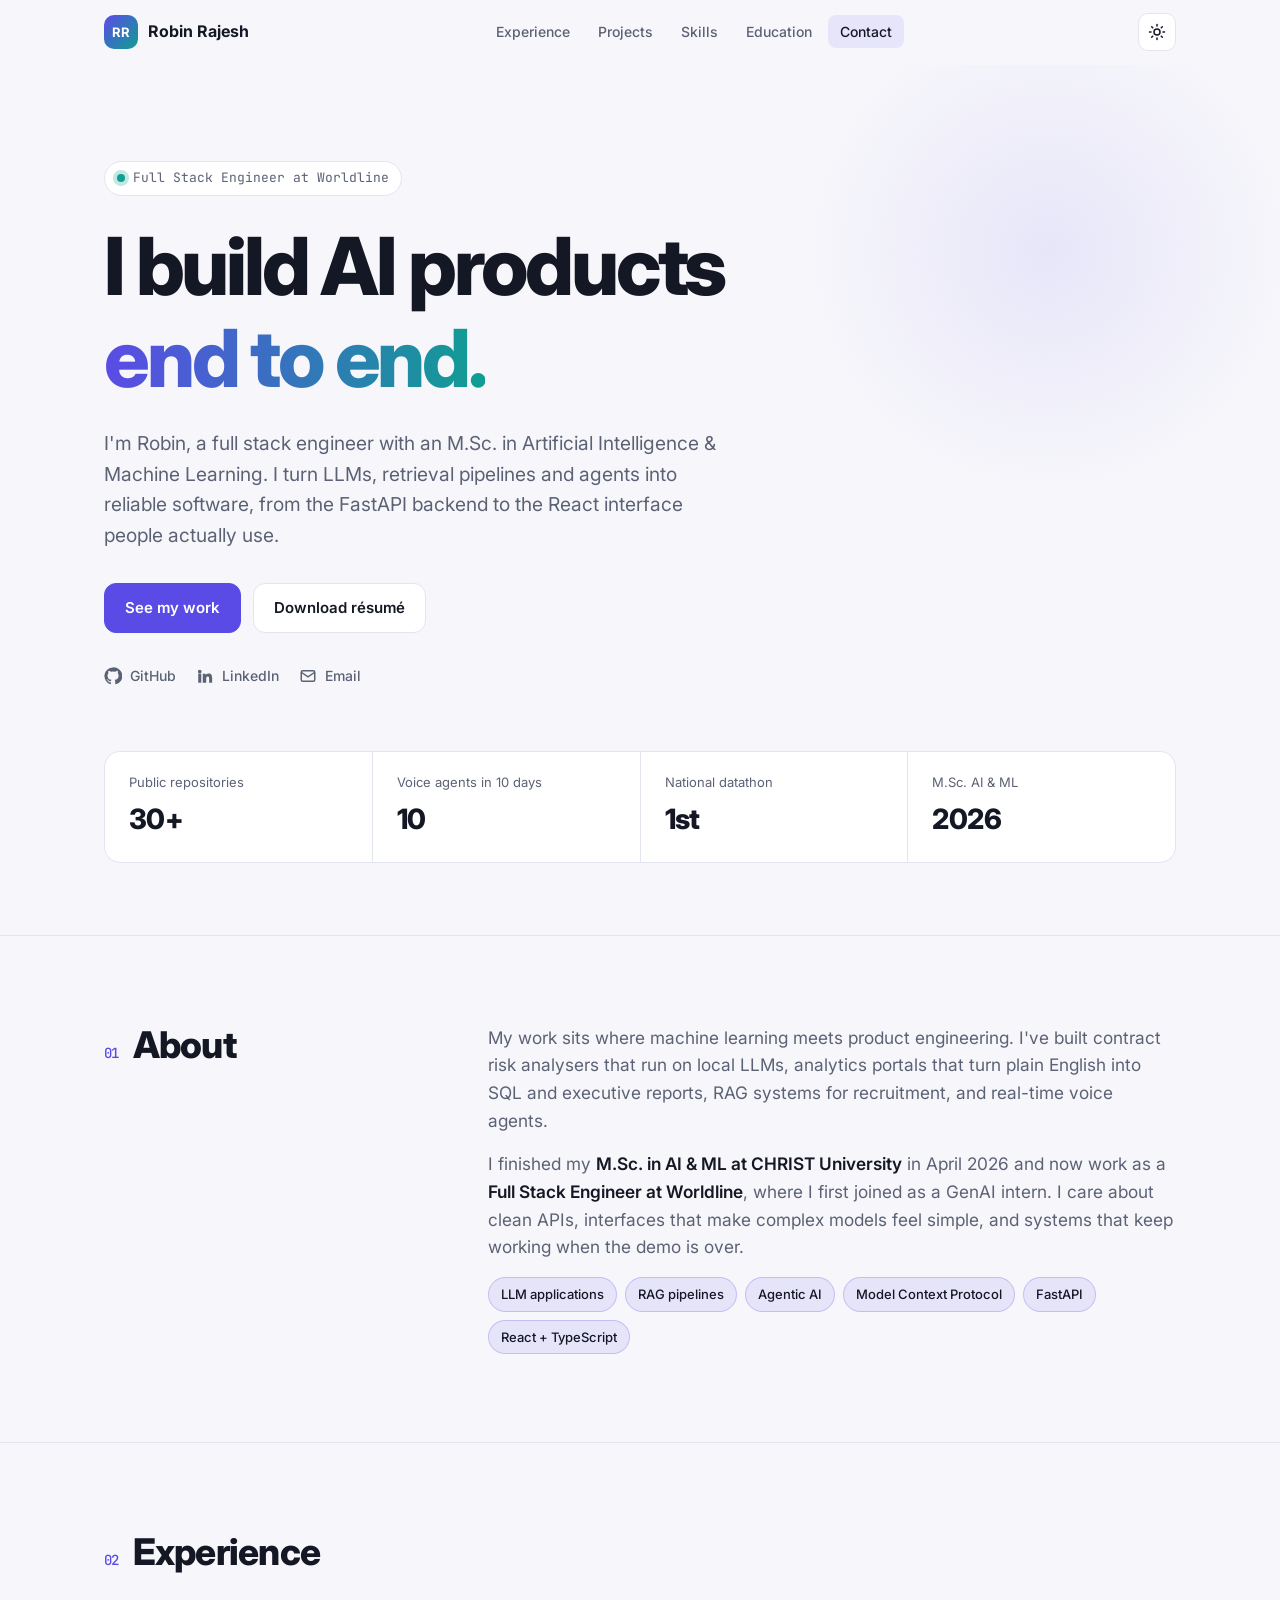
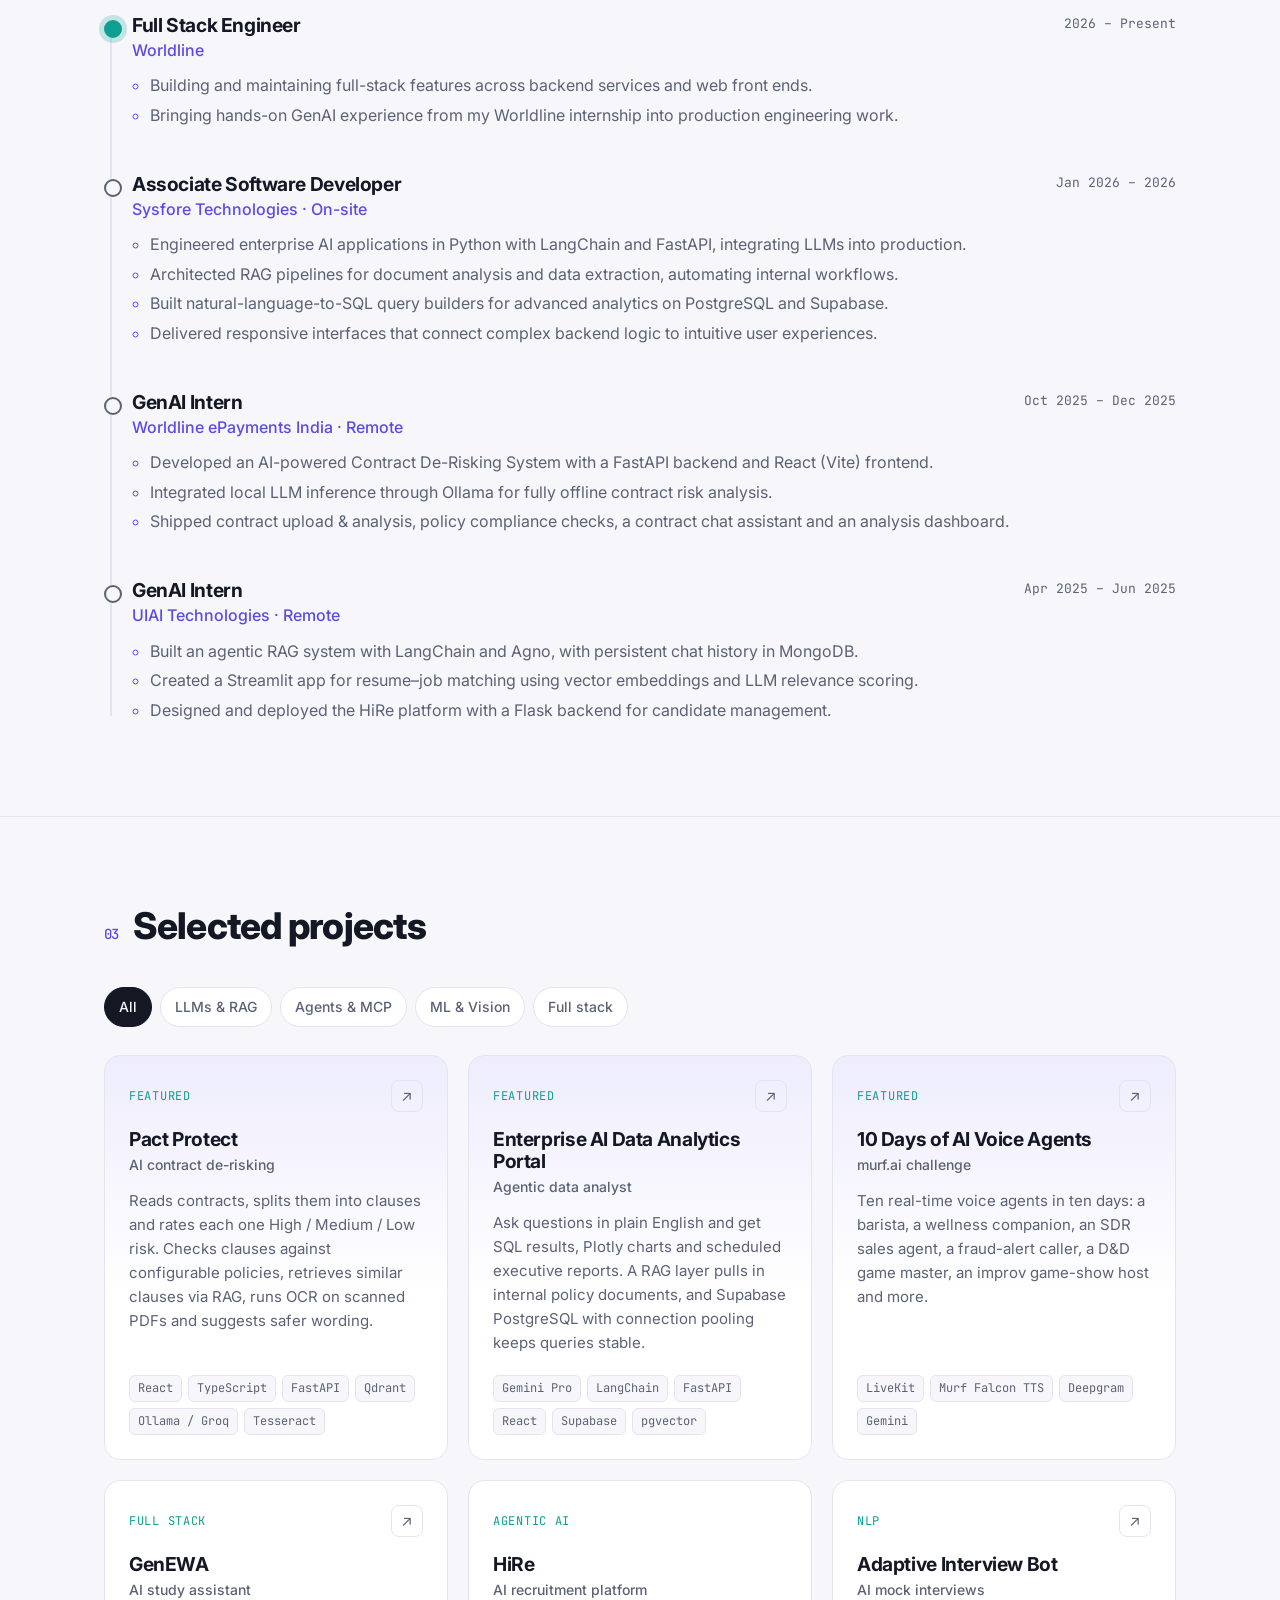
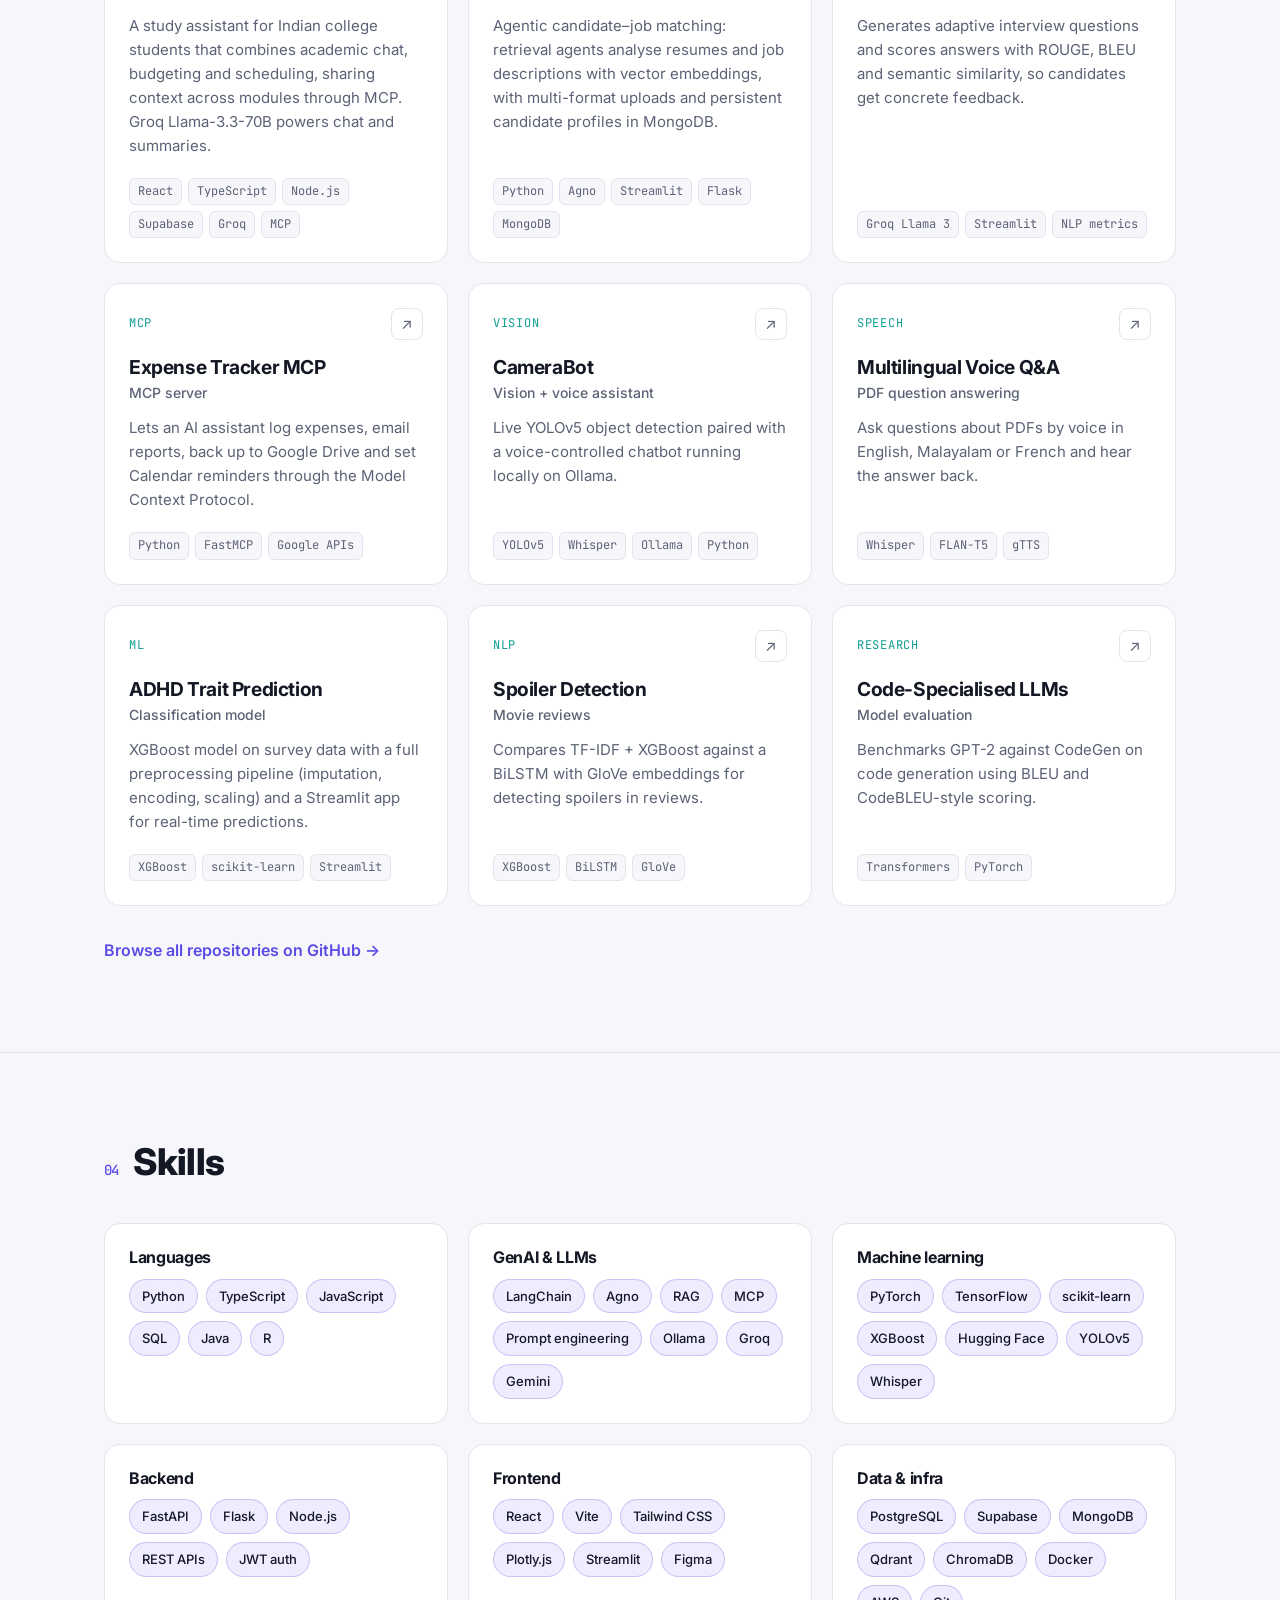
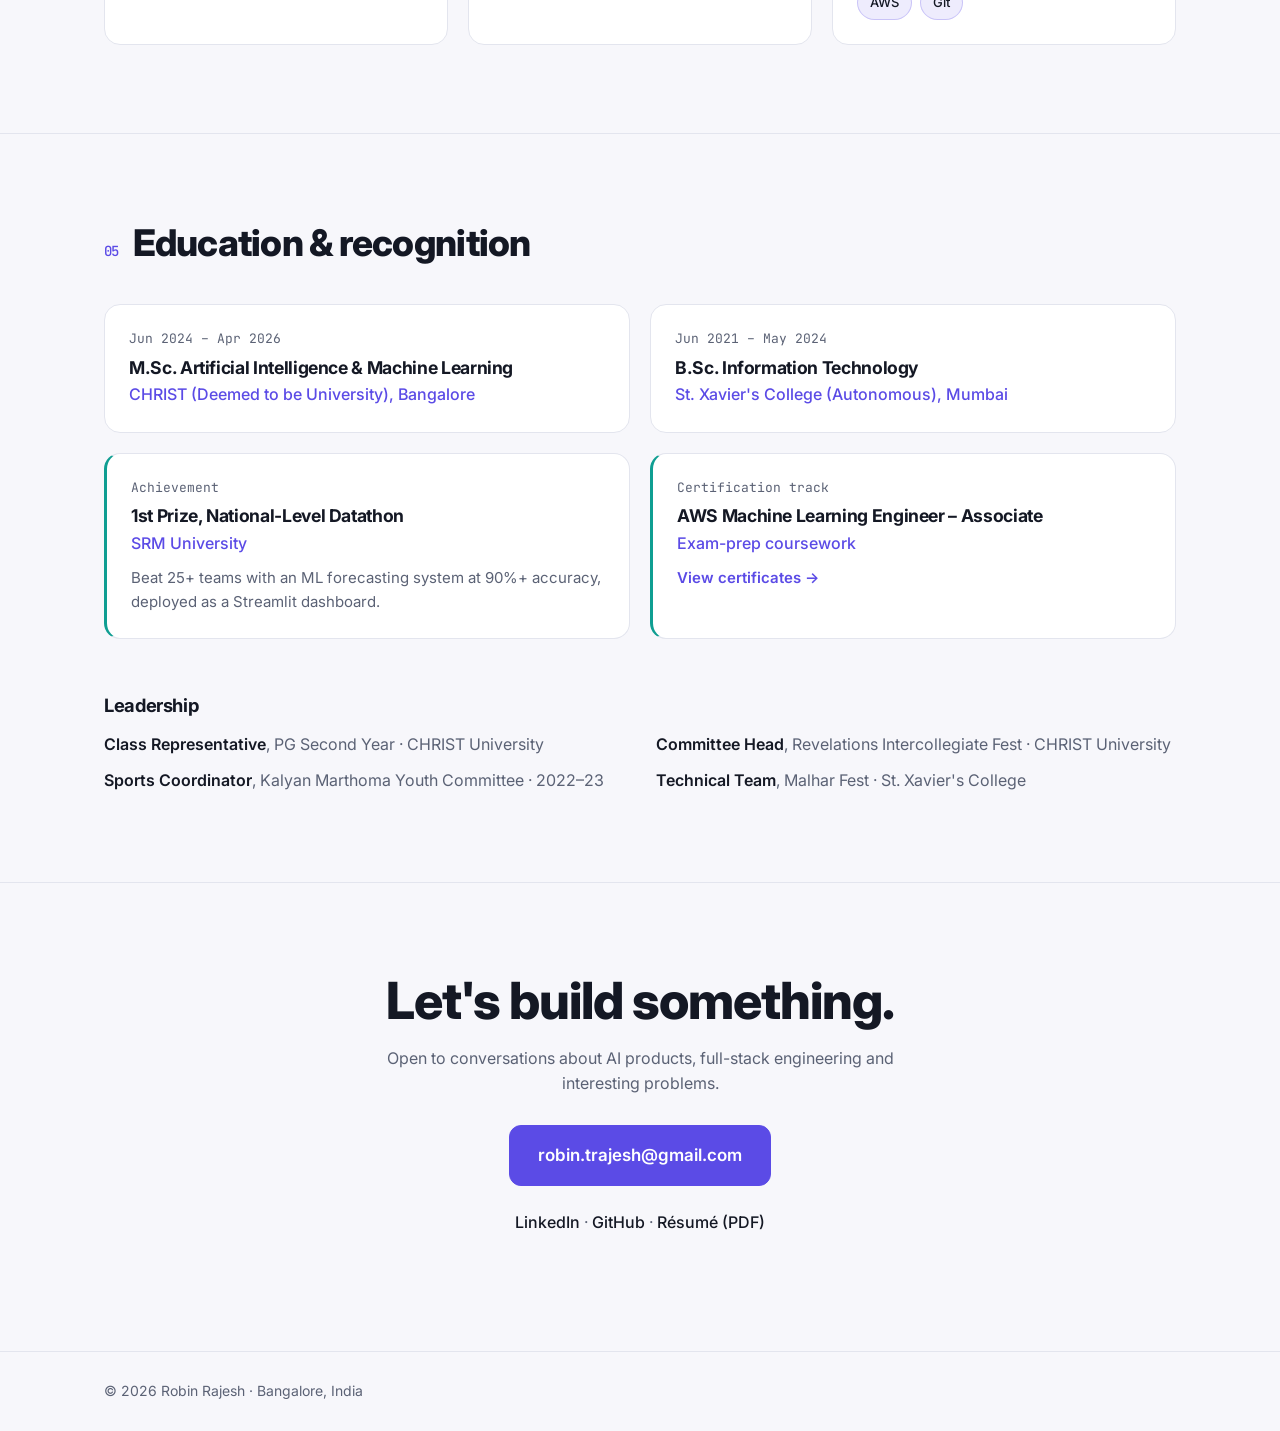
==== index.html @ 95a8d101 "Build portfolio site with updated résumé Single-page static site (HTML/CSS/JS, no build step) coveri" ====
<!doctype html>
<html lang="en">
<head>
  <meta charset="utf-8" />
  <meta name="viewport" content="width=device-width, initial-scale=1" />
  <title>Robin Rajesh · Full Stack Engineer</title>
  <meta name="description" content="Robin Rajesh: Full Stack Engineer at Worldline building AI-powered applications with LLMs, RAG, agents and MCP. M.Sc. AI & ML, CHRIST University." />
  <meta property="og:title" content="Robin Rajesh · Full Stack Engineer" />
  <meta property="og:description" content="Full Stack Engineer at Worldline. LLMs, RAG, agents, MCP and full-stack apps." />
  <meta property="og:type" content="website" />
  <link rel="icon" href="assets/favicon.svg" type="image/svg+xml" />
  <link rel="preconnect" href="https://fonts.googleapis.com" />
  <link rel="preconnect" href="https://fonts.gstatic.com" crossorigin />
  <link href="https://fonts.googleapis.com/css2?family=Inter:wght@400;500;600;700;800&family=JetBrains+Mono:wght@400;500&display=swap" rel="stylesheet" />
  <link rel="stylesheet" href="styles.css" />
  <script>
    // Apply saved theme before paint to avoid a flash
    try {
      const t = localStorage.getItem('theme');
      if (t) document.documentElement.dataset.theme = t;
    } catch (e) {}
  </script>
</head>
<body>
  <a class="skip" href="#main">Skip to content</a>

  <header class="nav">
    <div class="container nav-inner">
      <a href="#top" class="brand" aria-label="Home"><span class="brand-mark">RR</span><span class="brand-name">Robin Rajesh</span></a>
      <nav aria-label="Primary">
        <ul class="nav-links" id="nav-links">
          <li><a href="#experience">Experience</a></li>
          <li><a href="#projects">Projects</a></li>
          <li><a href="#skills">Skills</a></li>
          <li><a href="#education">Education</a></li>
          <li><a href="#contact">Contact</a></li>
        </ul>
      </nav>
      <div class="nav-actions">
        <button class="icon-btn" id="theme-toggle" aria-label="Toggle colour theme">
          <svg class="i-sun" viewBox="0 0 24 24" aria-hidden="true"><circle cx="12" cy="12" r="4"/><path d="M12 2v2M12 20v2M4.9 4.9l1.4 1.4M17.7 17.7l1.4 1.4M2 12h2M20 12h2M4.9 19.1l1.4-1.4M17.7 6.3l1.4-1.4"/></svg>
          <svg class="i-moon" viewBox="0 0 24 24" aria-hidden="true"><path d="M21 12.8A9 9 0 1 1 11.2 3a7 7 0 0 0 9.8 9.8z"/></svg>
        </button>
        <button class="icon-btn menu-btn" id="menu-toggle" aria-label="Open menu" aria-expanded="false" aria-controls="nav-links">
          <svg viewBox="0 0 24 24" aria-hidden="true"><path d="M4 7h16M4 12h16M4 17h16"/></svg>
        </button>
      </div>
    </div>
  </header>

  <main id="main">
    <!-- Hero -->
    <section class="hero" id="top">
      <div class="container hero-inner">
        <p class="eyebrow"><span class="dot"></span> Full Stack Engineer at Worldline</p>
        <h1>I build AI products<br /><span class="grad">end to end.</span></h1>
        <p class="lede">
          I'm Robin, a full stack engineer with an M.Sc. in Artificial Intelligence &amp; Machine Learning.
          I turn LLMs, retrieval pipelines and agents into reliable software, from the FastAPI backend to the React interface people actually use.
        </p>
        <div class="cta">
          <a class="btn btn-primary" href="#projects">See my work</a>
          <a class="btn" href="assets/Robin_Rajesh_Resume.pdf" target="_blank" rel="noopener">Download résumé</a>
        </div>
        <ul class="socials" aria-label="Profiles">
          <li><a href="https://github.com/Robin-Rajesh" target="_blank" rel="noopener" aria-label="GitHub"><svg viewBox="0 0 24 24"><path d="M12 .5a11.5 11.5 0 0 0-3.6 22.4c.6.1.8-.3.8-.6v-2c-3.2.7-3.9-1.5-3.9-1.5-.5-1.3-1.3-1.7-1.3-1.7-1-.7.1-.7.1-.7 1.2.1 1.8 1.2 1.8 1.2 1 1.8 2.7 1.3 3.4 1 .1-.8.4-1.3.7-1.6-2.6-.3-5.3-1.3-5.3-5.7 0-1.3.5-2.3 1.2-3.1-.1-.3-.5-1.5.1-3.1 0 0 1-.3 3.2 1.2a11 11 0 0 1 5.8 0c2.2-1.5 3.2-1.2 3.2-1.2.6 1.6.2 2.8.1 3.1.8.8 1.2 1.8 1.2 3.1 0 4.4-2.7 5.4-5.3 5.7.4.4.8 1.1.8 2.2v3.3c0 .3.2.7.8.6A11.5 11.5 0 0 0 12 .5z" fill="currentColor" stroke="none"/></svg><span>GitHub</span></a></li>
          <li><a href="https://www.linkedin.com/in/robinrajesh" target="_blank" rel="noopener" aria-label="LinkedIn"><svg viewBox="0 0 24 24"><path d="M4.98 3.5a2.5 2.5 0 1 1 0 5 2.5 2.5 0 0 1 0-5zM3 9h4v12H3zM9 9h3.8v1.7h.1c.5-1 1.8-2 3.8-2 4 0 4.8 2.7 4.8 6.1V21h-4v-5.4c0-1.3 0-3-1.8-3s-2.1 1.4-2.1 2.9V21H9z" fill="currentColor" stroke="none"/></svg><span>LinkedIn</span></a></li>
          <li><a href="mailto:robin.trajesh@gmail.com" aria-label="Email"><svg viewBox="0 0 24 24"><rect x="3" y="5" width="18" height="14" rx="2"/><path d="m3 7 9 6 9-6"/></svg><span>Email</span></a></li>
        </ul>

        <dl class="stats">
          <div><dt>Public repositories</dt><dd>30+</dd></div>
          <div><dt>Voice agents in 10 days</dt><dd>10</dd></div>
          <div><dt>National datathon</dt><dd>1st</dd></div>
          <div><dt>M.Sc. AI &amp; ML</dt><dd>2026</dd></div>
        </dl>
      </div>
    </section>

    <!-- About -->
    <section class="section" id="about">
      <div class="container two-col">
        <div>
          <h2 class="section-title"><span class="num">01</span> About</h2>
        </div>
        <div class="prose">
          <p>
            My work sits where machine learning meets product engineering. I've built contract risk analysers that run on local LLMs,
            analytics portals that turn plain English into SQL and executive reports, RAG systems for recruitment, and real-time voice agents.
          </p>
          <p>
            I finished my <strong>M.Sc. in AI &amp; ML at CHRIST University</strong> in April 2026 and now work as a
            <strong>Full Stack Engineer at Worldline</strong>, where I first joined as a GenAI intern. I care about clean APIs,
            interfaces that make complex models feel simple, and systems that keep working when the demo is over.
          </p>
          <ul class="chips">
            <li>LLM applications</li><li>RAG pipelines</li><li>Agentic AI</li><li>Model Context Protocol</li><li>FastAPI</li><li>React + TypeScript</li>
          </ul>
        </div>
      </div>
    </section>

    <!-- Experience -->
    <section class="section" id="experience">
      <div class="container">
        <h2 class="section-title"><span class="num">02</span> Experience</h2>
        <ol class="timeline">
          <li class="job current">
            <div class="job-head">
              <div>
                <h3>Full Stack Engineer</h3>
                <p class="org">Worldline</p>
              </div>
              <p class="when">2026 – Present</p>
            </div>
            <ul>
              <li>Building and maintaining full-stack features across backend services and web front ends.</li>
              <li>Bringing hands-on GenAI experience from my Worldline internship into production engineering work.</li>
            </ul>
          </li>
          <li class="job">
            <div class="job-head">
              <div>
                <h3>Associate Software Developer</h3>
                <p class="org">Sysfore Technologies · On-site</p>
              </div>
              <p class="when">Jan 2026 – 2026</p>
            </div>
            <ul>
              <li>Engineered enterprise AI applications in Python with LangChain and FastAPI, integrating LLMs into production.</li>
              <li>Architected RAG pipelines for document analysis and data extraction, automating internal workflows.</li>
              <li>Built natural-language-to-SQL query builders for advanced analytics on PostgreSQL and Supabase.</li>
              <li>Delivered responsive interfaces that connect complex backend logic to intuitive user experiences.</li>
            </ul>
          </li>
          <li class="job">
            <div class="job-head">
              <div>
                <h3>GenAI Intern</h3>
                <p class="org">Worldline ePayments India · Remote</p>
              </div>
              <p class="when">Oct 2025 – Dec 2025</p>
            </div>
            <ul>
              <li>Developed an AI-powered Contract De-Risking System with a FastAPI backend and React (Vite) frontend.</li>
              <li>Integrated local LLM inference through Ollama for fully offline contract risk analysis.</li>
              <li>Shipped contract upload &amp; analysis, policy compliance checks, a contract chat assistant and an analysis dashboard.</li>
            </ul>
          </li>
          <li class="job">
            <div class="job-head">
              <div>
                <h3>GenAI Intern</h3>
                <p class="org">UIAI Technologies · Remote</p>
              </div>
              <p class="when">Apr 2025 – Jun 2025</p>
            </div>
            <ul>
              <li>Built an agentic RAG system with LangChain and Agno, with persistent chat history in MongoDB.</li>
              <li>Created a Streamlit app for resume–job matching using vector embeddings and LLM relevance scoring.</li>
              <li>Designed and deployed the HiRe platform with a Flask backend for candidate management.</li>
            </ul>
          </li>
        </ol>
      </div>
    </section>

    <!-- Projects -->
    <section class="section" id="projects">
      <div class="container">
        <h2 class="section-title"><span class="num">03</span> Selected projects</h2>

        <div class="filters" role="group" aria-label="Filter projects">
          <button class="filter active" data-filter="all" aria-pressed="true">All</button>
          <button class="filter" data-filter="llm" aria-pressed="false">LLMs &amp; RAG</button>
          <button class="filter" data-filter="agents" aria-pressed="false">Agents &amp; MCP</button>
          <button class="filter" data-filter="ml" aria-pressed="false">ML &amp; Vision</button>
          <button class="filter" data-filter="fullstack" aria-pressed="false">Full stack</button>
        </div>

        <div class="grid" id="project-grid">
          <article class="card featured" data-tags="llm fullstack">
            <div class="card-top"><span class="tag">Featured</span><a class="repo" href="https://github.com/Robin-Rajesh/pact-protect" target="_blank" rel="noopener" aria-label="pact-protect on GitHub">↗</a></div>
            <h3>Pact Protect</h3>
            <p class="sub">AI contract de-risking</p>
            <p>Reads contracts, splits them into clauses and rates each one High / Medium / Low risk. Checks clauses against configurable policies, retrieves similar clauses via RAG, runs OCR on scanned PDFs and suggests safer wording.</p>
            <ul class="stack"><li>React</li><li>TypeScript</li><li>FastAPI</li><li>Qdrant</li><li>Ollama / Groq</li><li>Tesseract</li></ul>
          </article>

          <article class="card featured" data-tags="llm agents fullstack">
            <div class="card-top"><span class="tag">Featured</span><a class="repo" href="https://github.com/Robin-Rajesh/SYS_project" target="_blank" rel="noopener" aria-label="SYS_project on GitHub">↗</a></div>
            <h3>Enterprise AI Data Analytics Portal</h3>
            <p class="sub">Agentic data analyst</p>
            <p>Ask questions in plain English and get SQL results, Plotly charts and scheduled executive reports. A RAG layer pulls in internal policy documents, and Supabase PostgreSQL with connection pooling keeps queries stable.</p>
            <ul class="stack"><li>Gemini Pro</li><li>LangChain</li><li>FastAPI</li><li>React</li><li>Supabase</li><li>pgvector</li></ul>
          </article>

          <article class="card featured" data-tags="agents">
            <div class="card-top"><span class="tag">Featured</span><a class="repo" href="https://github.com/Robin-Rajesh/ten-days-of-voice-agents-2025" target="_blank" rel="noopener" aria-label="Voice agents on GitHub">↗</a></div>
            <h3>10 Days of AI Voice Agents</h3>
            <p class="sub">murf.ai challenge</p>
            <p>Ten real-time voice agents in ten days: a barista, a wellness companion, an SDR sales agent, a fraud-alert caller, a D&amp;D game master, an improv game-show host and more.</p>
            <ul class="stack"><li>LiveKit</li><li>Murf Falcon TTS</li><li>Deepgram</li><li>Gemini</li></ul>
          </article>

          <article class="card" data-tags="llm agents fullstack">
            <div class="card-top"><span class="tag">Full stack</span><a class="repo" href="https://github.com/alex-kh465/Specialization_Project" target="_blank" rel="noopener" aria-label="GenEWA on GitHub">↗</a></div>
            <h3>GenEWA</h3>
            <p class="sub">AI study assistant</p>
            <p>A study assistant for Indian college students that combines academic chat, budgeting and scheduling, sharing context across modules through MCP. Groq Llama-3.3-70B powers chat and summaries.</p>
            <ul class="stack"><li>React</li><li>TypeScript</li><li>Node.js</li><li>Supabase</li><li>Groq</li><li>MCP</li></ul>
          </article>

          <article class="card" data-tags="llm agents">
            <div class="card-top"><span class="tag">Agentic AI</span></div>
            <h3>HiRe</h3>
            <p class="sub">AI recruitment platform</p>
            <p>Agentic candidate–job matching: retrieval agents analyse resumes and job descriptions with vector embeddings, with multi-format uploads and persistent candidate profiles in MongoDB.</p>
            <ul class="stack"><li>Python</li><li>Agno</li><li>Streamlit</li><li>Flask</li><li>MongoDB</li></ul>
          </article>

          <article class="card" data-tags="llm">
            <div class="card-top"><span class="tag">NLP</span><a class="repo" href="https://github.com/Robin-Rajesh/Adaptive-Interview-bot" target="_blank" rel="noopener" aria-label="Adaptive Interview bot on GitHub">↗</a></div>
            <h3>Adaptive Interview Bot</h3>
            <p class="sub">AI mock interviews</p>
            <p>Generates adaptive interview questions and scores answers with ROUGE, BLEU and semantic similarity, so candidates get concrete feedback.</p>
            <ul class="stack"><li>Groq Llama 3</li><li>Streamlit</li><li>NLP metrics</li></ul>
          </article>

          <article class="card" data-tags="agents">
            <div class="card-top"><span class="tag">MCP</span><a class="repo" href="https://github.com/Robin-Rajesh/expense-tracker" target="_blank" rel="noopener" aria-label="expense-tracker on GitHub">↗</a></div>
            <h3>Expense Tracker MCP</h3>
            <p class="sub">MCP server</p>
            <p>Lets an AI assistant log expenses, email reports, back up to Google Drive and set Calendar reminders through the Model Context Protocol.</p>
            <ul class="stack"><li>Python</li><li>FastMCP</li><li>Google APIs</li></ul>
          </article>

          <article class="card" data-tags="ml">
            <div class="card-top"><span class="tag">Vision</span><a class="repo" href="https://github.com/Robin-Rajesh/DL_project" target="_blank" rel="noopener" aria-label="CameraBot on GitHub">↗</a></div>
            <h3>CameraBot</h3>
            <p class="sub">Vision + voice assistant</p>
            <p>Live YOLOv5 object detection paired with a voice-controlled chatbot running locally on Ollama.</p>
            <ul class="stack"><li>YOLOv5</li><li>Whisper</li><li>Ollama</li><li>Python</li></ul>
          </article>

          <article class="card" data-tags="llm">
            <div class="card-top"><span class="tag">Speech</span><a class="repo" href="https://github.com/Robin-Rajesh/Lab4_LLM" target="_blank" rel="noopener" aria-label="Multilingual QA on GitHub">↗</a></div>
            <h3>Multilingual Voice Q&amp;A</h3>
            <p class="sub">PDF question answering</p>
            <p>Ask questions about PDFs by voice in English, Malayalam or French and hear the answer back.</p>
            <ul class="stack"><li>Whisper</li><li>FLAN-T5</li><li>gTTS</li></ul>
          </article>

          <article class="card" data-tags="ml">
            <div class="card-top"><span class="tag">ML</span></div>
            <h3>ADHD Trait Prediction</h3>
            <p class="sub">Classification model</p>
            <p>XGBoost model on survey data with a full preprocessing pipeline (imputation, encoding, scaling) and a Streamlit app for real-time predictions.</p>
            <ul class="stack"><li>XGBoost</li><li>scikit-learn</li><li>Streamlit</li></ul>
          </article>

          <article class="card" data-tags="ml">
            <div class="card-top"><span class="tag">NLP</span><a class="repo" href="https://github.com/Robin-Rajesh/NLP_Exam" target="_blank" rel="noopener" aria-label="Spoiler detection on GitHub">↗</a></div>
            <h3>Spoiler Detection</h3>
            <p class="sub">Movie reviews</p>
            <p>Compares TF-IDF + XGBoost against a BiLSTM with GloVe embeddings for detecting spoilers in reviews.</p>
            <ul class="stack"><li>XGBoost</li><li>BiLSTM</li><li>GloVe</li></ul>
          </article>

          <article class="card" data-tags="llm ml">
            <div class="card-top"><span class="tag">Research</span><a class="repo" href="https://github.com/Robin-Rajesh/code-specialized-llm" target="_blank" rel="noopener" aria-label="Code LLM comparison on GitHub">↗</a></div>
            <h3>Code-Specialised LLMs</h3>
            <p class="sub">Model evaluation</p>
            <p>Benchmarks GPT-2 against CodeGen on code generation using BLEU and CodeBLEU-style scoring.</p>
            <ul class="stack"><li>Transformers</li><li>PyTorch</li></ul>
          </article>
        </div>
        <p class="more"><a href="https://github.com/Robin-Rajesh?tab=repositories" target="_blank" rel="noopener">Browse all repositories on GitHub →</a></p>
      </div>
    </section>

    <!-- Skills -->
    <section class="section" id="skills">
      <div class="container">
        <h2 class="section-title"><span class="num">04</span> Skills</h2>
        <div class="skills">
          <div class="skill-group"><h3>Languages</h3><ul class="chips"><li>Python</li><li>TypeScript</li><li>JavaScript</li><li>SQL</li><li>Java</li><li>R</li></ul></div>
          <div class="skill-group"><h3>GenAI &amp; LLMs</h3><ul class="chips"><li>LangChain</li><li>Agno</li><li>RAG</li><li>MCP</li><li>Prompt engineering</li><li>Ollama</li><li>Groq</li><li>Gemini</li></ul></div>
          <div class="skill-group"><h3>Machine learning</h3><ul class="chips"><li>PyTorch</li><li>TensorFlow</li><li>scikit-learn</li><li>XGBoost</li><li>Hugging Face</li><li>YOLOv5</li><li>Whisper</li></ul></div>
          <div class="skill-group"><h3>Backend</h3><ul class="chips"><li>FastAPI</li><li>Flask</li><li>Node.js</li><li>REST APIs</li><li>JWT auth</li></ul></div>
          <div class="skill-group"><h3>Frontend</h3><ul class="chips"><li>React</li><li>Vite</li><li>Tailwind CSS</li><li>Plotly.js</li><li>Streamlit</li><li>Figma</li></ul></div>
          <div class="skill-group"><h3>Data &amp; infra</h3><ul class="chips"><li>PostgreSQL</li><li>Supabase</li><li>MongoDB</li><li>Qdrant</li><li>ChromaDB</li><li>Docker</li><li>AWS</li><li>Git</li></ul></div>
        </div>
      </div>
    </section>

    <!-- Education & achievements -->
    <section class="section" id="education">
      <div class="container">
        <h2 class="section-title"><span class="num">05</span> Education &amp; recognition</h2>
        <div class="edu-grid">
          <div class="edu">
            <p class="when">Jun 2024 – Apr 2026</p>
            <h3>M.Sc. Artificial Intelligence &amp; Machine Learning</h3>
            <p class="org">CHRIST (Deemed to be University), Bangalore</p>
          </div>
          <div class="edu">
            <p class="when">Jun 2021 – May 2024</p>
            <h3>B.Sc. Information Technology</h3>
            <p class="org">St. Xavier's College (Autonomous), Mumbai</p>
          </div>
          <div class="edu award">
            <p class="when">Achievement</p>
            <h3>1st Prize, National-Level Datathon</h3>
            <p class="org">SRM University</p>
            <p>Beat 25+ teams with an ML forecasting system at 90%+ accuracy, deployed as a Streamlit dashboard.</p>
          </div>
          <div class="edu award">
            <p class="when">Certification track</p>
            <h3>AWS Machine Learning Engineer – Associate</h3>
            <p class="org">Exam-prep coursework</p>
            <p><a href="https://github.com/Robin-Rajesh/ML-Engineer-Certificates" target="_blank" rel="noopener">View certificates →</a></p>
          </div>
        </div>

        <h3 class="subhead">Leadership</h3>
        <ul class="leadership">
          <li><strong>Class Representative</strong>, PG Second Year · CHRIST University</li>
          <li><strong>Committee Head</strong>, Revelations Intercollegiate Fest · CHRIST University</li>
          <li><strong>Sports Coordinator</strong>, Kalyan Marthoma Youth Committee · 2022–23</li>
          <li><strong>Technical Team</strong>, Malhar Fest · St. Xavier's College</li>
        </ul>
      </div>
    </section>

    <!-- Contact -->
    <section class="section contact" id="contact">
      <div class="container contact-inner">
        <h2>Let's build something.</h2>
        <p>Open to conversations about AI products, full-stack engineering and interesting problems.</p>
        <a class="btn btn-primary btn-lg" href="mailto:robin.trajesh@gmail.com">robin.trajesh@gmail.com</a>
        <p class="contact-links">
          <a href="https://www.linkedin.com/in/robinrajesh" target="_blank" rel="noopener">LinkedIn</a> ·
          <a href="https://github.com/Robin-Rajesh" target="_blank" rel="noopener">GitHub</a> ·
          <a href="assets/Robin_Rajesh_Resume.pdf" target="_blank" rel="noopener">Résumé (PDF)</a>
        </p>
      </div>
    </section>
  </main>

  <footer class="footer">
    <div class="container">
      <p>© <span id="year">2026</span> Robin Rajesh · Bangalore, India</p>
    </div>
  </footer>

  <script src="script.js"></script>
</body>
</html>
---- styles.css ----
:root {
  --bg: #0b0d12;
  --bg-elev: #12151c;
  --bg-card: #151923;
  --border: #232836;
  --text: #e7e9ee;
  --muted: #9aa1b2;
  --accent: #7c6cff;
  --accent-2: #2fd3c4;
  --accent-soft: rgba(124, 108, 255, 0.14);
  --shadow: 0 10px 30px rgba(0, 0, 0, 0.35);
  --radius: 16px;
  --max: 1120px;
  --mono: "JetBrains Mono", ui-monospace, SFMono-Regular, Menlo, monospace;
  color-scheme: dark;
}

:root[data-theme="light"] {
  --bg: #f7f7fb;
  --bg-elev: #ffffff;
  --bg-card: #ffffff;
  --border: #e3e5ee;
  --text: #141824;
  --muted: #5b6275;
  --accent: #5b4be6;
  --accent-2: #0f9e92;
  --accent-soft: rgba(91, 75, 230, 0.1);
  --shadow: 0 10px 30px rgba(20, 24, 36, 0.08);
  color-scheme: light;
}

@media (prefers-color-scheme: light) {
  :root:not([data-theme="dark"]) {
    --bg: #f7f7fb;
    --bg-elev: #ffffff;
    --bg-card: #ffffff;
    --border: #e3e5ee;
    --text: #141824;
    --muted: #5b6275;
    --accent: #5b4be6;
    --accent-2: #0f9e92;
    --accent-soft: rgba(91, 75, 230, 0.1);
    --shadow: 0 10px 30px rgba(20, 24, 36, 0.08);
    color-scheme: light;
  }
}

* { box-sizing: border-box; }
html { scroll-behavior: smooth; scroll-padding-top: 80px; }
body {
  margin: 0;
  background: var(--bg);
  color: var(--text);
  font-family: Inter, system-ui, -apple-system, "Segoe UI", Roboto, sans-serif;
  font-size: 16px;
  line-height: 1.6;
  -webkit-font-smoothing: antialiased;
  overflow-x: hidden;
}
a { color: inherit; }
img, svg { display: block; }
h1, h2, h3 { line-height: 1.15; margin: 0; letter-spacing: -0.02em; }

.container { width: 100%; max-width: var(--max); margin: 0 auto; padding: 0 24px; }
@media (max-width: 600px) { .container { padding: 0 16px; } }

.skip { position: absolute; left: -999px; top: 8px; background: var(--accent); color: #fff; padding: 8px 12px; border-radius: 8px; z-index: 100; }
.skip:focus { left: 8px; }

:focus-visible { outline: 2px solid var(--accent); outline-offset: 3px; border-radius: 6px; }

/* Nav */
.nav {
  position: sticky; top: 0; z-index: 50;
  background: color-mix(in srgb, var(--bg) 80%, transparent);
  backdrop-filter: saturate(160%) blur(12px);
  -webkit-backdrop-filter: saturate(160%) blur(12px);
  border-bottom: 1px solid transparent;
  transition: border-color .2s;
}
.nav.scrolled { border-bottom-color: var(--border); }
.nav-inner { display: flex; align-items: center; justify-content: space-between; height: 64px; gap: 16px; }
.brand { display: flex; align-items: center; gap: 10px; text-decoration: none; font-weight: 700; }
.brand-mark {
  display: grid; place-items: center; width: 34px; height: 34px; border-radius: 10px;
  background: linear-gradient(135deg, var(--accent), var(--accent-2)); color: #fff; font-size: 13px; letter-spacing: .02em;
}
.nav-links { display: flex; gap: 4px; list-style: none; margin: 0; padding: 0; }
.nav-links a { text-decoration: none; color: var(--muted); font-size: 14px; font-weight: 500; padding: 8px 12px; border-radius: 8px; transition: color .15s, background .15s; }
.nav-links a:hover, .nav-links a.active { color: var(--text); background: var(--accent-soft); }
.nav-actions { display: flex; gap: 8px; }
.icon-btn {
  width: 38px; height: 38px; display: grid; place-items: center; border-radius: 10px;
  border: 1px solid var(--border); background: var(--bg-elev); color: var(--text); cursor: pointer;
}
.icon-btn svg { width: 18px; height: 18px; fill: none; stroke: currentColor; stroke-width: 2; stroke-linecap: round; stroke-linejoin: round; }
.icon-btn:hover { border-color: var(--accent); }
.i-sun { display: none; }
:root[data-theme="light"] .i-sun { display: block; }
:root[data-theme="light"] .i-moon { display: none; }
@media (prefers-color-scheme: light) {
  :root:not([data-theme="dark"]) .i-sun { display: block; }
  :root:not([data-theme="dark"]) .i-moon { display: none; }
}
.menu-btn { display: none; }

@media (max-width: 820px) {
  .brand-name { display: none; }
  .menu-btn { display: grid; }
  .nav-links {
    position: absolute; top: 64px; left: 0; right: 0; flex-direction: column; gap: 0;
    background: var(--bg-elev); border-bottom: 1px solid var(--border); padding: 8px 16px 16px;
    display: none;
  }
  .nav-links.open { display: flex; }
  .nav-links a { display: block; padding: 12px; font-size: 16px; }
}

/* Hero */
.hero { position: relative; padding: 96px 0 72px; overflow: hidden; }
.hero::before {
  content: ""; position: absolute; inset: -20% -10% auto auto; width: 720px; height: 720px; border-radius: 50%;
  background: radial-gradient(closest-side, var(--accent-soft), transparent 70%);
  pointer-events: none;
}
.hero-inner { position: relative; }
.eyebrow {
  display: inline-flex; align-items: center; gap: 8px; margin: 0 0 24px;
  font-family: var(--mono); font-size: 13px; color: var(--muted);
  border: 1px solid var(--border); background: var(--bg-elev); padding: 6px 12px; border-radius: 999px;
}
.dot { width: 8px; height: 8px; border-radius: 50%; background: var(--accent-2); box-shadow: 0 0 0 4px color-mix(in srgb, var(--accent-2) 25%, transparent); }
.hero h1 { font-size: clamp(2.6rem, 7vw, 5rem); font-weight: 800; letter-spacing: -0.04em; }
.grad { background: linear-gradient(90deg, var(--accent), var(--accent-2)); -webkit-background-clip: text; background-clip: text; color: transparent; }
.lede { max-width: 640px; font-size: clamp(1.05rem, 2vw, 1.2rem); color: var(--muted); margin: 24px 0 32px; }
.cta { display: flex; flex-wrap: wrap; gap: 12px; }
.btn {
  display: inline-flex; align-items: center; justify-content: center; gap: 8px;
  padding: 12px 20px; border-radius: 12px; font-weight: 600; font-size: 15px; text-decoration: none;
  border: 1px solid var(--border); background: var(--bg-elev); color: var(--text);
  transition: transform .15s, border-color .15s, background .15s;
}
.btn:hover { transform: translateY(-1px); border-color: var(--accent); }
.btn-primary { background: var(--accent); border-color: var(--accent); color: #fff; }
.btn-primary:hover { background: color-mix(in srgb, var(--accent) 88%, #fff); }
.btn-lg { padding: 16px 28px; font-size: 17px; overflow-wrap: anywhere; }

.socials { display: flex; flex-wrap: wrap; gap: 20px; list-style: none; padding: 0; margin: 32px 0 0; }
.socials a { display: flex; align-items: center; gap: 8px; color: var(--muted); text-decoration: none; font-size: 14px; font-weight: 500; }
.socials a:hover { color: var(--text); }
.socials svg { width: 18px; height: 18px; fill: none; stroke: currentColor; stroke-width: 2; }

.stats {
  display: grid; grid-template-columns: repeat(4, 1fr); gap: 1px; margin: 64px 0 0;
  background: var(--border); border: 1px solid var(--border); border-radius: var(--radius); overflow: hidden;
}
.stats div { background: var(--bg-elev); padding: 20px 24px; }
.stats dt { color: var(--muted); font-size: 13px; }
.stats dd { margin: 4px 0 0; font-size: 28px; font-weight: 800; letter-spacing: -0.02em; }
@media (max-width: 700px) { .stats { grid-template-columns: repeat(2, 1fr); } }

/* Sections */
.section { padding: 88px 0; border-top: 1px solid var(--border); }
.section-title { font-size: clamp(1.7rem, 3.5vw, 2.3rem); font-weight: 800; margin-bottom: 40px; display: flex; align-items: baseline; gap: 14px; }
.num { font-family: var(--mono); font-size: 14px; font-weight: 500; color: var(--accent); }
.subhead { font-size: 1.15rem; margin: 56px 0 16px; }

.two-col { display: grid; grid-template-columns: 1fr 2fr; gap: 40px; }
.two-col .section-title { margin-bottom: 0; }
@media (max-width: 820px) { .two-col { grid-template-columns: 1fr; gap: 8px; } }
.prose p { margin: 0 0 16px; font-size: 1.08rem; color: var(--muted); }
.prose strong { color: var(--text); font-weight: 600; }

.chips { display: flex; flex-wrap: wrap; gap: 8px; list-style: none; padding: 0; margin: 8px 0 0; }
.chips li { font-size: 13px; font-weight: 500; padding: 6px 12px; border-radius: 999px; background: var(--accent-soft); color: var(--text); border: 1px solid color-mix(in srgb, var(--accent) 25%, transparent); }

/* Timeline */
.timeline { list-style: none; margin: 0; padding: 0 0 0 28px; position: relative; }
.timeline::before { content: ""; position: absolute; left: 6px; top: 8px; bottom: 8px; width: 2px; background: var(--border); }
.job { position: relative; padding: 0 0 40px; }
.job:last-child { padding-bottom: 0; }
.job::before {
  content: ""; position: absolute; left: -28px; top: 6px; width: 14px; height: 14px; border-radius: 50%;
  background: var(--bg); border: 2px solid var(--muted);
}
.job.current::before { border-color: var(--accent-2); background: var(--accent-2); box-shadow: 0 0 0 5px color-mix(in srgb, var(--accent-2) 22%, transparent); }
.job-head { display: flex; justify-content: space-between; gap: 16px; flex-wrap: wrap; margin-bottom: 10px; }
.job h3 { font-size: 1.2rem; font-weight: 700; }
.org { margin: 2px 0 0; color: var(--accent); font-weight: 500; }
.when { margin: 0; font-family: var(--mono); font-size: 13px; color: var(--muted); white-space: nowrap; }
.job ul { margin: 0; padding-left: 18px; color: var(--muted); }
.job li { margin: 4px 0; }
.job li::marker { color: var(--accent); }

/* Projects */
.filters { display: flex; flex-wrap: wrap; gap: 8px; margin-bottom: 28px; }
.filter {
  font: inherit; font-size: 14px; font-weight: 500; cursor: pointer;
  padding: 8px 14px; border-radius: 999px; border: 1px solid var(--border); background: var(--bg-elev); color: var(--muted);
}
.filter:hover { color: var(--text); }
.filter.active { background: var(--text); color: var(--bg); border-color: var(--text); }

.grid { display: grid; grid-template-columns: repeat(3, 1fr); gap: 20px; }
@media (max-width: 960px) { .grid { grid-template-columns: repeat(2, 1fr); } }
@media (max-width: 620px) { .grid { grid-template-columns: 1fr; } }
.card {
  display: flex; flex-direction: column; padding: 24px; border-radius: var(--radius);
  background: var(--bg-card); border: 1px solid var(--border);
  transition: transform .2s, border-color .2s, box-shadow .2s;
}
.card:hover { transform: translateY(-3px); border-color: color-mix(in srgb, var(--accent) 50%, var(--border)); box-shadow: var(--shadow); }
.card.featured { background: linear-gradient(180deg, var(--accent-soft), transparent 60%), var(--bg-card); }
.card[hidden] { display: none; }
.card-top { display: flex; justify-content: space-between; align-items: center; margin-bottom: 16px; min-height: 32px; }
.tag { font-family: var(--mono); font-size: 12px; color: var(--accent-2); text-transform: uppercase; letter-spacing: .06em; }
.repo {
  width: 32px; height: 32px; display: grid; place-items: center; border-radius: 8px; text-decoration: none;
  border: 1px solid var(--border); color: var(--muted); font-size: 15px;
}
.repo:hover { color: var(--text); border-color: var(--accent); }
.card h3 { font-size: 1.2rem; font-weight: 700; }
.card .sub { margin: 4px 0 12px; color: var(--muted); font-size: 14px; font-weight: 500; }
.card > p:not(.sub) { margin: 0 0 20px; color: var(--muted); font-size: 15px; flex: 1; }
.stack { display: flex; flex-wrap: wrap; gap: 6px; list-style: none; padding: 0; margin: 0; }
.stack li { font-family: var(--mono); font-size: 12px; padding: 3px 8px; border-radius: 6px; background: var(--bg); border: 1px solid var(--border); color: var(--muted); }
.more { margin: 32px 0 0; }
.more a, .edu a { color: var(--accent); font-weight: 600; text-decoration: none; }
.more a:hover, .edu a:hover { text-decoration: underline; }

/* Skills */
.skills { display: grid; grid-template-columns: repeat(3, 1fr); gap: 20px; }
@media (max-width: 960px) { .skills { grid-template-columns: repeat(2, 1fr); } }
@media (max-width: 620px) { .skills { grid-template-columns: 1fr; } }
.skill-group { padding: 24px; border-radius: var(--radius); background: var(--bg-card); border: 1px solid var(--border); }
.skill-group h3 { font-size: 1rem; margin-bottom: 12px; }

/* Education */
.edu-grid { display: grid; grid-template-columns: repeat(2, 1fr); gap: 20px; }
@media (max-width: 720px) { .edu-grid { grid-template-columns: 1fr; } }
.edu { padding: 24px; border-radius: var(--radius); background: var(--bg-card); border: 1px solid var(--border); }
.edu h3 { font-size: 1.1rem; margin: 8px 0 4px; }
.edu > p:last-child:not(.org) { margin: 10px 0 0; color: var(--muted); font-size: 15px; }
.edu.award { border-left: 3px solid var(--accent-2); }
.leadership { list-style: none; padding: 0; margin: 0; display: grid; grid-template-columns: repeat(2, 1fr); gap: 10px 32px; color: var(--muted); }
.leadership strong { color: var(--text); font-weight: 600; }
@media (max-width: 720px) { .leadership { grid-template-columns: 1fr; } }

/* Contact */
.contact { text-align: center; }
.contact-inner { display: flex; flex-direction: column; align-items: center; }
.contact h2 { font-size: clamp(2rem, 5vw, 3.2rem); font-weight: 800; }
.contact p { color: var(--muted); max-width: 520px; margin: 16px 0 28px; }
.contact .contact-links { margin-top: 24px; }
.contact-links a { color: var(--text); text-decoration: none; font-weight: 500; }
.contact-links a:hover { color: var(--accent); }

.footer { border-top: 1px solid var(--border); padding: 28px 0; color: var(--muted); font-size: 14px; }
.footer p { margin: 0; }

/* Reveal on scroll */
.reveal { opacity: 0; transform: translateY(16px); transition: opacity .6s ease, transform .6s ease; }
.reveal.in { opacity: 1; transform: none; }
@media (prefers-reduced-motion: reduce) {
  html { scroll-behavior: auto; }
  .reveal { opacity: 1; transform: none; transition: none; }
  .card, .btn { transition: none; }
}
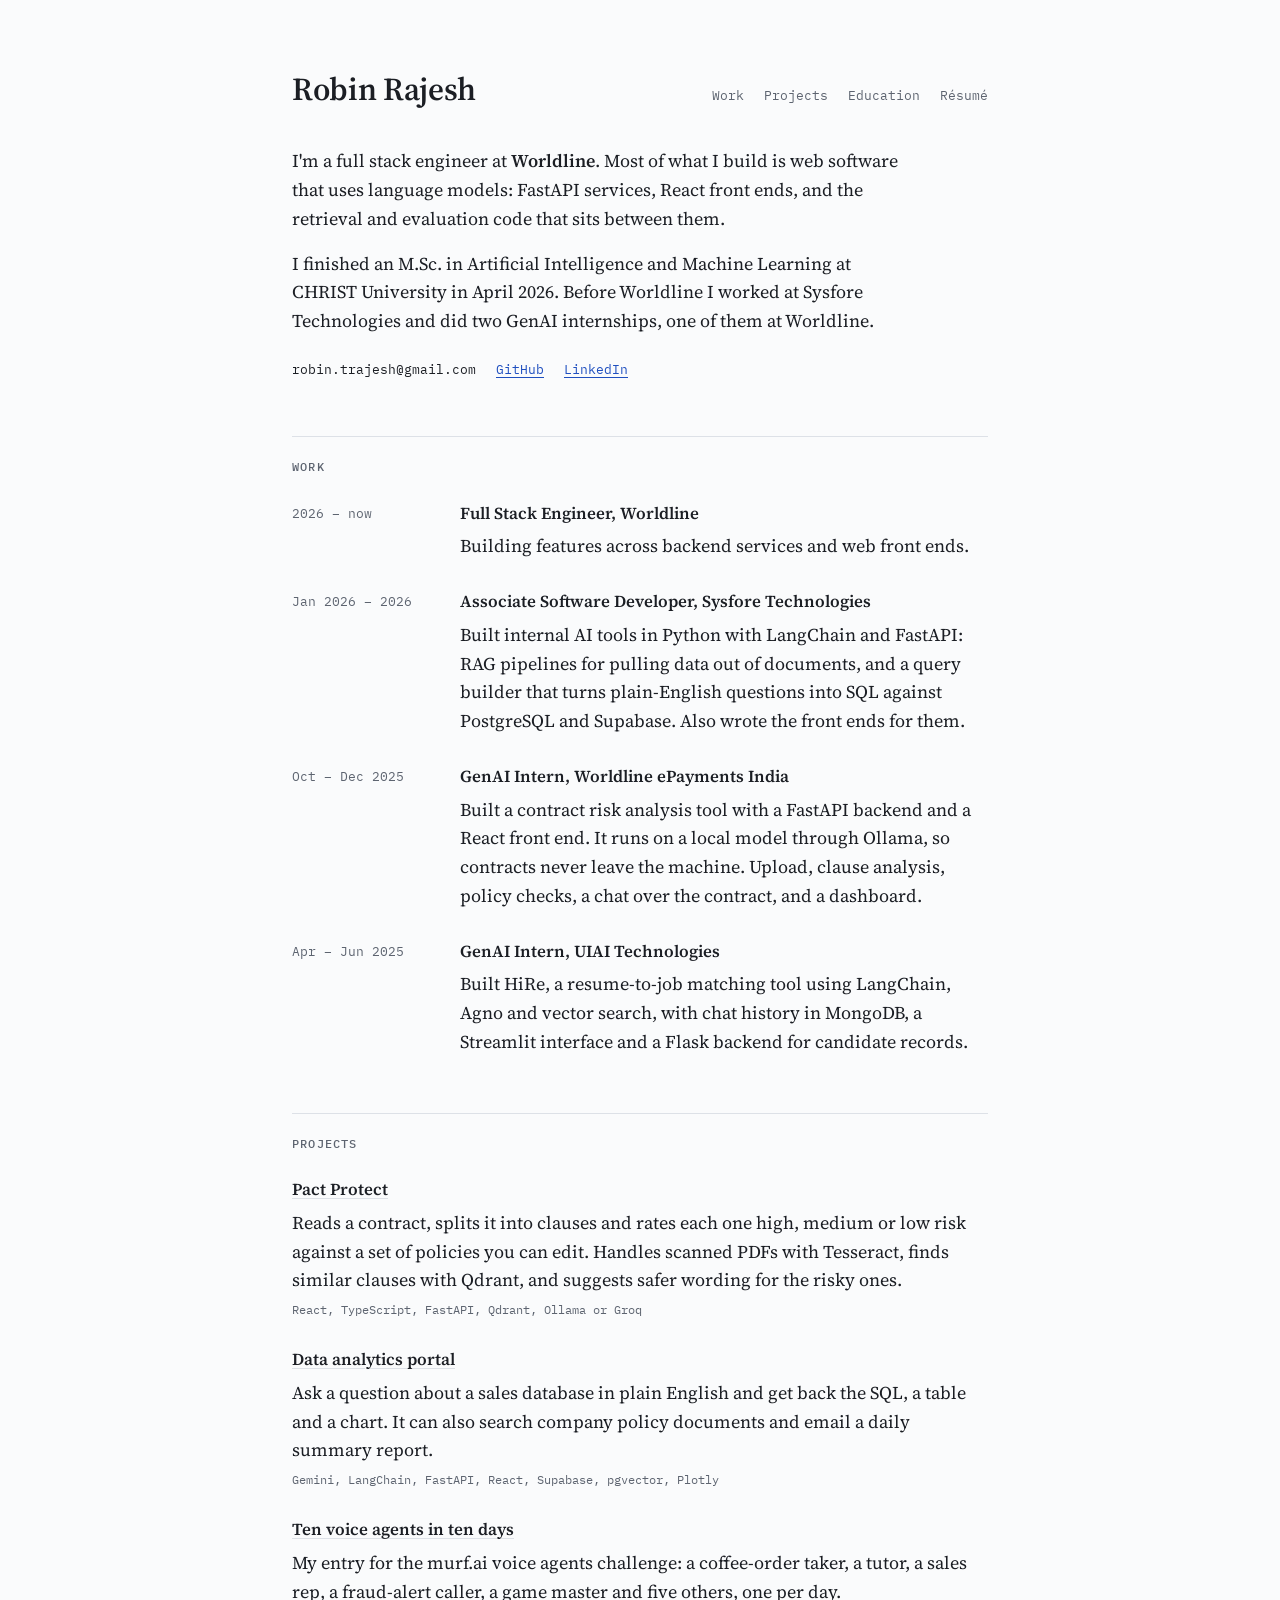
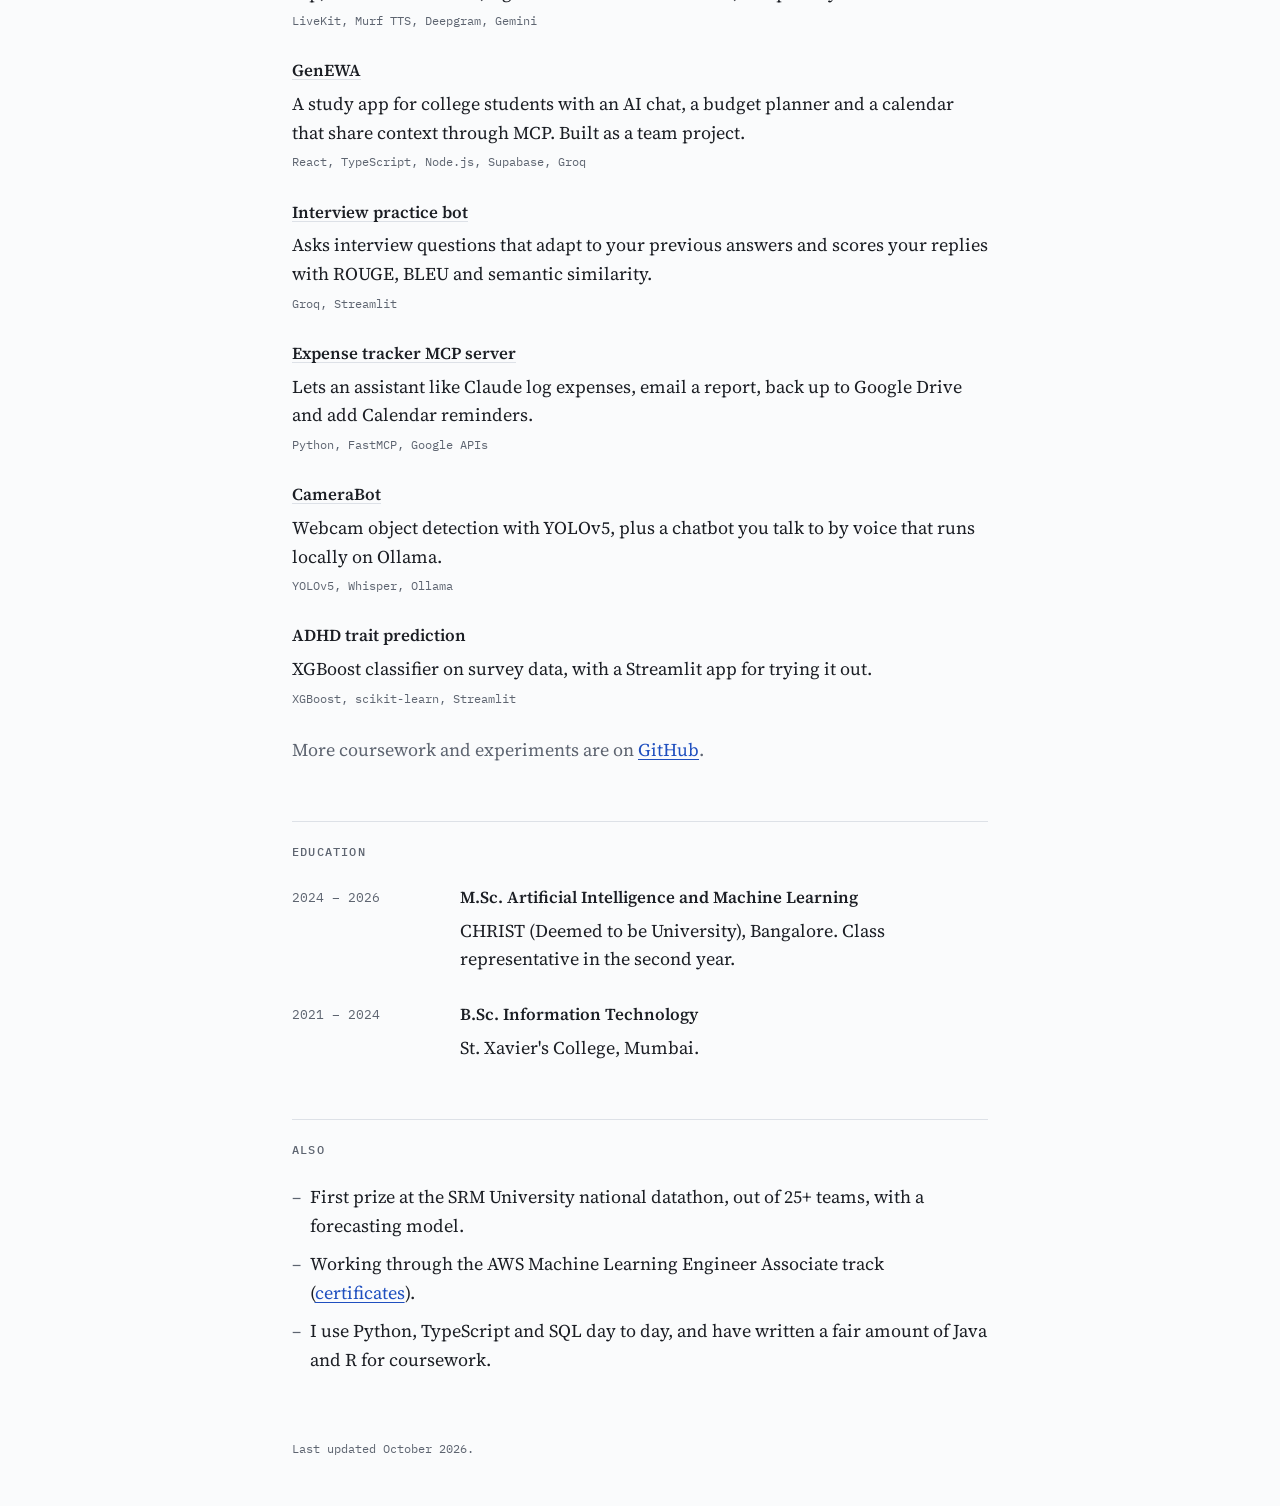
==== commit 9c214704: "Redesign portfolio as a plain personal homepage Replace the template look (gradients, glow, stat til" ====
--- a/index.html
+++ b/index.html
@@ -2,358 +2,179 @@
 <html lang="en">
 <head>
   <meta charset="utf-8" />
-  <meta name="viewport" content="width=device-width, initial-scale=1" />
-  <title>Robin Rajesh · Full Stack Engineer</title>
-  <meta name="description" content="Robin Rajesh: Full Stack Engineer at Worldline building AI-powered applications with LLMs, RAG, agents and MCP. M.Sc. AI & ML, CHRIST University." />
-  <meta property="og:title" content="Robin Rajesh · Full Stack Engineer" />
-  <meta property="og:description" content="Full Stack Engineer at Worldline. LLMs, RAG, agents, MCP and full-stack apps." />
-  <meta property="og:type" content="website" />
+  <meta name="viewport" content="width=device-width, initial-scale=1, viewport-fit=cover" />
+  <title>Robin Rajesh</title>
+  <meta name="claude:viewport-fit-sides" content="cover" />
+  <meta name="description" content="Robin Rajesh, full stack engineer at Worldline. Web apps, LLM tooling, RAG and agents." />
   <link rel="icon" href="assets/favicon.svg" type="image/svg+xml" />
   <link rel="preconnect" href="https://fonts.googleapis.com" />
   <link rel="preconnect" href="https://fonts.gstatic.com" crossorigin />
-  <link href="https://fonts.googleapis.com/css2?family=Inter:wght@400;500;600;700;800&family=JetBrains+Mono:wght@400;500&display=swap" rel="stylesheet" />
+  <link href="https://fonts.googleapis.com/css2?family=Source+Serif+4:ital,opsz,wght@0,8..60,400;0,8..60,600;1,8..60,400&family=IBM+Plex+Mono:wght@400;500&display=swap" rel="stylesheet" />
   <link rel="stylesheet" href="styles.css" />
-  <script>
-    // Apply saved theme before paint to avoid a flash
-    try {
-      const t = localStorage.getItem('theme');
-      if (t) document.documentElement.dataset.theme = t;
-    } catch (e) {}
-  </script>
 </head>
 <body>
-  <a class="skip" href="#main">Skip to content</a>
+  <div class="page">
+    <header class="top">
+      <h1>Robin Rajesh</h1>
+      <nav aria-label="Sections">
+        <a href="#work">Work</a>
+        <a href="#projects">Projects</a>
+        <a href="#education">Education</a>
+        <a href="assets/Robin_Rajesh_Resume.pdf" target="_blank" rel="noopener">Résumé</a>
+      </nav>
+    </header>
 
-  <header class="nav">
-    <div class="container nav-inner">
-      <a href="#top" class="brand" aria-label="Home"><span class="brand-mark">RR</span><span class="brand-name">Robin Rajesh</span></a>
-      <nav aria-label="Primary">
-        <ul class="nav-links" id="nav-links">
-          <li><a href="#experience">Experience</a></li>
-          <li><a href="#projects">Projects</a></li>
-          <li><a href="#skills">Skills</a></li>
-          <li><a href="#education">Education</a></li>
-          <li><a href="#contact">Contact</a></li>
-        </ul>
-      </nav>
-      <div class="nav-actions">
-        <button class="icon-btn" id="theme-toggle" aria-label="Toggle colour theme">
-          <svg class="i-sun" viewBox="0 0 24 24" aria-hidden="true"><circle cx="12" cy="12" r="4"/><path d="M12 2v2M12 20v2M4.9 4.9l1.4 1.4M17.7 17.7l1.4 1.4M2 12h2M20 12h2M4.9 19.1l1.4-1.4M17.7 6.3l1.4-1.4"/></svg>
-          <svg class="i-moon" viewBox="0 0 24 24" aria-hidden="true"><path d="M21 12.8A9 9 0 1 1 11.2 3a7 7 0 0 0 9.8 9.8z"/></svg>
-        </button>
-        <button class="icon-btn menu-btn" id="menu-toggle" aria-label="Open menu" aria-expanded="false" aria-controls="nav-links">
-          <svg viewBox="0 0 24 24" aria-hidden="true"><path d="M4 7h16M4 12h16M4 17h16"/></svg>
-        </button>
-      </div>
-    </div>
-  </header>
-
-  <main id="main">
-    <!-- Hero -->
-    <section class="hero" id="top">
-      <div class="container hero-inner">
-        <p class="eyebrow"><span class="dot"></span> Full Stack Engineer at Worldline</p>
-        <h1>I build AI products<br /><span class="grad">end to end.</span></h1>
-        <p class="lede">
-          I'm Robin, a full stack engineer with an M.Sc. in Artificial Intelligence &amp; Machine Learning.
-          I turn LLMs, retrieval pipelines and agents into reliable software, from the FastAPI backend to the React interface people actually use.
-        </p>
-        <div class="cta">
-          <a class="btn btn-primary" href="#projects">See my work</a>
-          <a class="btn" href="assets/Robin_Rajesh_Resume.pdf" target="_blank" rel="noopener">Download résumé</a>
-        </div>
-        <ul class="socials" aria-label="Profiles">
-          <li><a href="https://github.com/Robin-Rajesh" target="_blank" rel="noopener" aria-label="GitHub"><svg viewBox="0 0 24 24"><path d="M12 .5a11.5 11.5 0 0 0-3.6 22.4c.6.1.8-.3.8-.6v-2c-3.2.7-3.9-1.5-3.9-1.5-.5-1.3-1.3-1.7-1.3-1.7-1-.7.1-.7.1-.7 1.2.1 1.8 1.2 1.8 1.2 1 1.8 2.7 1.3 3.4 1 .1-.8.4-1.3.7-1.6-2.6-.3-5.3-1.3-5.3-5.7 0-1.3.5-2.3 1.2-3.1-.1-.3-.5-1.5.1-3.1 0 0 1-.3 3.2 1.2a11 11 0 0 1 5.8 0c2.2-1.5 3.2-1.2 3.2-1.2.6 1.6.2 2.8.1 3.1.8.8 1.2 1.8 1.2 3.1 0 4.4-2.7 5.4-5.3 5.7.4.4.8 1.1.8 2.2v3.3c0 .3.2.7.8.6A11.5 11.5 0 0 0 12 .5z" fill="currentColor" stroke="none"/></svg><span>GitHub</span></a></li>
-          <li><a href="https://www.linkedin.com/in/robinrajesh" target="_blank" rel="noopener" aria-label="LinkedIn"><svg viewBox="0 0 24 24"><path d="M4.98 3.5a2.5 2.5 0 1 1 0 5 2.5 2.5 0 0 1 0-5zM3 9h4v12H3zM9 9h3.8v1.7h.1c.5-1 1.8-2 3.8-2 4 0 4.8 2.7 4.8 6.1V21h-4v-5.4c0-1.3 0-3-1.8-3s-2.1 1.4-2.1 2.9V21H9z" fill="currentColor" stroke="none"/></svg><span>LinkedIn</span></a></li>
-          <li><a href="mailto:robin.trajesh@gmail.com" aria-label="Email"><svg viewBox="0 0 24 24"><rect x="3" y="5" width="18" height="14" rx="2"/><path d="m3 7 9 6 9-6"/></svg><span>Email</span></a></li>
-        </ul>
-
-        <dl class="stats">
-          <div><dt>Public repositories</dt><dd>30+</dd></div>
-          <div><dt>Voice agents in 10 days</dt><dd>10</dd></div>
-          <div><dt>National datathon</dt><dd>1st</dd></div>
-          <div><dt>M.Sc. AI &amp; ML</dt><dd>2026</dd></div>
-        </dl>
-      </div>
+    <section class="intro">
+      <p>
+        I'm a full stack engineer at <strong>Worldline</strong>. Most of what I build is web software that uses language models:
+        FastAPI services, React front ends, and the retrieval and evaluation code that sits between them.
+      </p>
+      <p>
+        I finished an M.Sc. in Artificial Intelligence and Machine Learning at CHRIST University in April 2026.
+        Before Worldline I worked at Sysfore Technologies and did two GenAI internships, one of them at Worldline.
+      </p>
+      <p class="contact">
+        <span>robin.trajesh@gmail.com</span>
+        <a href="https://github.com/Robin-Rajesh" target="_blank" rel="noopener">GitHub</a>
+        <a href="https://www.linkedin.com/in/robinrajesh" target="_blank" rel="noopener">LinkedIn</a>
+      </p>
     </section>
 
-    <!-- About -->
-    <section class="section" id="about">
-      <div class="container two-col">
-        <div>
-          <h2 class="section-title"><span class="num">01</span> About</h2>
-        </div>
-        <div class="prose">
-          <p>
-            My work sits where machine learning meets product engineering. I've built contract risk analysers that run on local LLMs,
-            analytics portals that turn plain English into SQL and executive reports, RAG systems for recruitment, and real-time voice agents.
-          </p>
-          <p>
-            I finished my <strong>M.Sc. in AI &amp; ML at CHRIST University</strong> in April 2026 and now work as a
-            <strong>Full Stack Engineer at Worldline</strong>, where I first joined as a GenAI intern. I care about clean APIs,
-            interfaces that make complex models feel simple, and systems that keep working when the demo is over.
-          </p>
-          <ul class="chips">
-            <li>LLM applications</li><li>RAG pipelines</li><li>Agentic AI</li><li>Model Context Protocol</li><li>FastAPI</li><li>React + TypeScript</li>
-          </ul>
-        </div>
-      </div>
+    <section id="work">
+      <h2>Work</h2>
+      <ol class="entries">
+        <li>
+          <p class="date">2026 – now</p>
+          <div>
+            <h3>Full Stack Engineer, Worldline</h3>
+            <p>Building features across backend services and web front ends.</p>
+          </div>
+        </li>
+        <li>
+          <p class="date">Jan 2026 – 2026</p>
+          <div>
+            <h3>Associate Software Developer, Sysfore Technologies</h3>
+            <p>
+              Built internal AI tools in Python with LangChain and FastAPI: RAG pipelines for pulling data out of documents,
+              and a query builder that turns plain-English questions into SQL against PostgreSQL and Supabase.
+              Also wrote the front ends for them.
+            </p>
+          </div>
+        </li>
+        <li>
+          <p class="date">Oct – Dec 2025</p>
+          <div>
+            <h3>GenAI Intern, Worldline ePayments India</h3>
+            <p>
+              Built a contract risk analysis tool with a FastAPI backend and a React front end. It runs on a local model through Ollama,
+              so contracts never leave the machine. Upload, clause analysis, policy checks, a chat over the contract, and a dashboard.
+            </p>
+          </div>
+        </li>
+        <li>
+          <p class="date">Apr – Jun 2025</p>
+          <div>
+            <h3>GenAI Intern, UIAI Technologies</h3>
+            <p>
+              Built HiRe, a resume-to-job matching tool using LangChain, Agno and vector search, with chat history in MongoDB,
+              a Streamlit interface and a Flask backend for candidate records.
+            </p>
+          </div>
+        </li>
+      </ol>
     </section>
 
-    <!-- Experience -->
-    <section class="section" id="experience">
-      <div class="container">
-        <h2 class="section-title"><span class="num">02</span> Experience</h2>
-        <ol class="timeline">
-          <li class="job current">
-            <div class="job-head">
-              <div>
-                <h3>Full Stack Engineer</h3>
-                <p class="org">Worldline</p>
-              </div>
-              <p class="when">2026 – Present</p>
-            </div>
-            <ul>
-              <li>Building and maintaining full-stack features across backend services and web front ends.</li>
-              <li>Bringing hands-on GenAI experience from my Worldline internship into production engineering work.</li>
-            </ul>
-          </li>
-          <li class="job">
-            <div class="job-head">
-              <div>
-                <h3>Associate Software Developer</h3>
-                <p class="org">Sysfore Technologies · On-site</p>
-              </div>
-              <p class="when">Jan 2026 – 2026</p>
-            </div>
-            <ul>
-              <li>Engineered enterprise AI applications in Python with LangChain and FastAPI, integrating LLMs into production.</li>
-              <li>Architected RAG pipelines for document analysis and data extraction, automating internal workflows.</li>
-              <li>Built natural-language-to-SQL query builders for advanced analytics on PostgreSQL and Supabase.</li>
-              <li>Delivered responsive interfaces that connect complex backend logic to intuitive user experiences.</li>
-            </ul>
-          </li>
-          <li class="job">
-            <div class="job-head">
-              <div>
-                <h3>GenAI Intern</h3>
-                <p class="org">Worldline ePayments India · Remote</p>
-              </div>
-              <p class="when">Oct 2025 – Dec 2025</p>
-            </div>
-            <ul>
-              <li>Developed an AI-powered Contract De-Risking System with a FastAPI backend and React (Vite) frontend.</li>
-              <li>Integrated local LLM inference through Ollama for fully offline contract risk analysis.</li>
-              <li>Shipped contract upload &amp; analysis, policy compliance checks, a contract chat assistant and an analysis dashboard.</li>
-            </ul>
-          </li>
-          <li class="job">
-            <div class="job-head">
-              <div>
-                <h3>GenAI Intern</h3>
-                <p class="org">UIAI Technologies · Remote</p>
-              </div>
-              <p class="when">Apr 2025 – Jun 2025</p>
-            </div>
-            <ul>
-              <li>Built an agentic RAG system with LangChain and Agno, with persistent chat history in MongoDB.</li>
-              <li>Created a Streamlit app for resume–job matching using vector embeddings and LLM relevance scoring.</li>
-              <li>Designed and deployed the HiRe platform with a Flask backend for candidate management.</li>
-            </ul>
-          </li>
-        </ol>
-      </div>
+    <section id="projects">
+      <h2>Projects</h2>
+      <ul class="projects">
+        <li>
+          <h3><a href="https://github.com/Robin-Rajesh/pact-protect" target="_blank" rel="noopener">Pact Protect</a></h3>
+          <p>
+            Reads a contract, splits it into clauses and rates each one high, medium or low risk against a set of policies you can edit.
+            Handles scanned PDFs with Tesseract, finds similar clauses with Qdrant, and suggests safer wording for the risky ones.
+          </p>
+          <p class="stack">React, TypeScript, FastAPI, Qdrant, Ollama or Groq</p>
+        </li>
+        <li>
+          <h3><a href="https://github.com/Robin-Rajesh/SYS_project" target="_blank" rel="noopener">Data analytics portal</a></h3>
+          <p>
+            Ask a question about a sales database in plain English and get back the SQL, a table and a chart.
+            It can also search company policy documents and email a daily summary report.
+          </p>
+          <p class="stack">Gemini, LangChain, FastAPI, React, Supabase, pgvector, Plotly</p>
+        </li>
+        <li>
+          <h3><a href="https://github.com/Robin-Rajesh/ten-days-of-voice-agents-2025" target="_blank" rel="noopener">Ten voice agents in ten days</a></h3>
+          <p>
+            My entry for the murf.ai voice agents challenge: a coffee-order taker, a tutor, a sales rep, a fraud-alert caller,
+            a game master and five others, one per day.
+          </p>
+          <p class="stack">LiveKit, Murf TTS, Deepgram, Gemini</p>
+        </li>
+        <li>
+          <h3><a href="https://github.com/alex-kh465/Specialization_Project" target="_blank" rel="noopener">GenEWA</a></h3>
+          <p>
+            A study app for college students with an AI chat, a budget planner and a calendar that share context through MCP.
+            Built as a team project.
+          </p>
+          <p class="stack">React, TypeScript, Node.js, Supabase, Groq</p>
+        </li>
+        <li>
+          <h3><a href="https://github.com/Robin-Rajesh/Adaptive-Interview-bot" target="_blank" rel="noopener">Interview practice bot</a></h3>
+          <p>Asks interview questions that adapt to your previous answers and scores your replies with ROUGE, BLEU and semantic similarity.</p>
+          <p class="stack">Groq, Streamlit</p>
+        </li>
+        <li>
+          <h3><a href="https://github.com/Robin-Rajesh/expense-tracker" target="_blank" rel="noopener">Expense tracker MCP server</a></h3>
+          <p>Lets an assistant like Claude log expenses, email a report, back up to Google Drive and add Calendar reminders.</p>
+          <p class="stack">Python, FastMCP, Google APIs</p>
+        </li>
+        <li>
+          <h3><a href="https://github.com/Robin-Rajesh/DL_project" target="_blank" rel="noopener">CameraBot</a></h3>
+          <p>Webcam object detection with YOLOv5, plus a chatbot you talk to by voice that runs locally on Ollama.</p>
+          <p class="stack">YOLOv5, Whisper, Ollama</p>
+        </li>
+        <li>
+          <h3>ADHD trait prediction</h3>
+          <p>XGBoost classifier on survey data, with a Streamlit app for trying it out.</p>
+          <p class="stack">XGBoost, scikit-learn, Streamlit</p>
+        </li>
+      </ul>
+      <p class="more">More coursework and experiments are on <a href="https://github.com/Robin-Rajesh?tab=repositories" target="_blank" rel="noopener">GitHub</a>.</p>
     </section>
 
-    <!-- Projects -->
-    <section class="section" id="projects">
-      <div class="container">
-        <h2 class="section-title"><span class="num">03</span> Selected projects</h2>
-
-        <div class="filters" role="group" aria-label="Filter projects">
-          <button class="filter active" data-filter="all" aria-pressed="true">All</button>
-          <button class="filter" data-filter="llm" aria-pressed="false">LLMs &amp; RAG</button>
-          <button class="filter" data-filter="agents" aria-pressed="false">Agents &amp; MCP</button>
-          <button class="filter" data-filter="ml" aria-pressed="false">ML &amp; Vision</button>
-          <button class="filter" data-filter="fullstack" aria-pressed="false">Full stack</button>
-        </div>
-
-        <div class="grid" id="project-grid">
-          <article class="card featured" data-tags="llm fullstack">
-            <div class="card-top"><span class="tag">Featured</span><a class="repo" href="https://github.com/Robin-Rajesh/pact-protect" target="_blank" rel="noopener" aria-label="pact-protect on GitHub">↗</a></div>
-            <h3>Pact Protect</h3>
-            <p class="sub">AI contract de-risking</p>
-            <p>Reads contracts, splits them into clauses and rates each one High / Medium / Low risk. Checks clauses against configurable policies, retrieves similar clauses via RAG, runs OCR on scanned PDFs and suggests safer wording.</p>
-            <ul class="stack"><li>React</li><li>TypeScript</li><li>FastAPI</li><li>Qdrant</li><li>Ollama / Groq</li><li>Tesseract</li></ul>
-          </article>
-
-          <article class="card featured" data-tags="llm agents fullstack">
-            <div class="card-top"><span class="tag">Featured</span><a class="repo" href="https://github.com/Robin-Rajesh/SYS_project" target="_blank" rel="noopener" aria-label="SYS_project on GitHub">↗</a></div>
-            <h3>Enterprise AI Data Analytics Portal</h3>
-            <p class="sub">Agentic data analyst</p>
-            <p>Ask questions in plain English and get SQL results, Plotly charts and scheduled executive reports. A RAG layer pulls in internal policy documents, and Supabase PostgreSQL with connection pooling keeps queries stable.</p>
-            <ul class="stack"><li>Gemini Pro</li><li>LangChain</li><li>FastAPI</li><li>React</li><li>Supabase</li><li>pgvector</li></ul>
-          </article>
-
-          <article class="card featured" data-tags="agents">
-            <div class="card-top"><span class="tag">Featured</span><a class="repo" href="https://github.com/Robin-Rajesh/ten-days-of-voice-agents-2025" target="_blank" rel="noopener" aria-label="Voice agents on GitHub">↗</a></div>
-            <h3>10 Days of AI Voice Agents</h3>
-            <p class="sub">murf.ai challenge</p>
-            <p>Ten real-time voice agents in ten days: a barista, a wellness companion, an SDR sales agent, a fraud-alert caller, a D&amp;D game master, an improv game-show host and more.</p>
-            <ul class="stack"><li>LiveKit</li><li>Murf Falcon TTS</li><li>Deepgram</li><li>Gemini</li></ul>
-          </article>
-
-          <article class="card" data-tags="llm agents fullstack">
-            <div class="card-top"><span class="tag">Full stack</span><a class="repo" href="https://github.com/alex-kh465/Specialization_Project" target="_blank" rel="noopener" aria-label="GenEWA on GitHub">↗</a></div>
-            <h3>GenEWA</h3>
-            <p class="sub">AI study assistant</p>
-            <p>A study assistant for Indian college students that combines academic chat, budgeting and scheduling, sharing context across modules through MCP. Groq Llama-3.3-70B powers chat and summaries.</p>
-            <ul class="stack"><li>React</li><li>TypeScript</li><li>Node.js</li><li>Supabase</li><li>Groq</li><li>MCP</li></ul>
-          </article>
-
-          <article class="card" data-tags="llm agents">
-            <div class="card-top"><span class="tag">Agentic AI</span></div>
-            <h3>HiRe</h3>
-            <p class="sub">AI recruitment platform</p>
-            <p>Agentic candidate–job matching: retrieval agents analyse resumes and job descriptions with vector embeddings, with multi-format uploads and persistent candidate profiles in MongoDB.</p>
-            <ul class="stack"><li>Python</li><li>Agno</li><li>Streamlit</li><li>Flask</li><li>MongoDB</li></ul>
-          </article>
-
-          <article class="card" data-tags="llm">
-            <div class="card-top"><span class="tag">NLP</span><a class="repo" href="https://github.com/Robin-Rajesh/Adaptive-Interview-bot" target="_blank" rel="noopener" aria-label="Adaptive Interview bot on GitHub">↗</a></div>
-            <h3>Adaptive Interview Bot</h3>
-            <p class="sub">AI mock interviews</p>
-            <p>Generates adaptive interview questions and scores answers with ROUGE, BLEU and semantic similarity, so candidates get concrete feedback.</p>
-            <ul class="stack"><li>Groq Llama 3</li><li>Streamlit</li><li>NLP metrics</li></ul>
-          </article>
-
-          <article class="card" data-tags="agents">
-            <div class="card-top"><span class="tag">MCP</span><a class="repo" href="https://github.com/Robin-Rajesh/expense-tracker" target="_blank" rel="noopener" aria-label="expense-tracker on GitHub">↗</a></div>
-            <h3>Expense Tracker MCP</h3>
-            <p class="sub">MCP server</p>
-            <p>Lets an AI assistant log expenses, email reports, back up to Google Drive and set Calendar reminders through the Model Context Protocol.</p>
-            <ul class="stack"><li>Python</li><li>FastMCP</li><li>Google APIs</li></ul>
-          </article>
-
-          <article class="card" data-tags="ml">
-            <div class="card-top"><span class="tag">Vision</span><a class="repo" href="https://github.com/Robin-Rajesh/DL_project" target="_blank" rel="noopener" aria-label="CameraBot on GitHub">↗</a></div>
-            <h3>CameraBot</h3>
-            <p class="sub">Vision + voice assistant</p>
-            <p>Live YOLOv5 object detection paired with a voice-controlled chatbot running locally on Ollama.</p>
-            <ul class="stack"><li>YOLOv5</li><li>Whisper</li><li>Ollama</li><li>Python</li></ul>
-          </article>
-
-          <article class="card" data-tags="llm">
-            <div class="card-top"><span class="tag">Speech</span><a class="repo" href="https://github.com/Robin-Rajesh/Lab4_LLM" target="_blank" rel="noopener" aria-label="Multilingual QA on GitHub">↗</a></div>
-            <h3>Multilingual Voice Q&amp;A</h3>
-            <p class="sub">PDF question answering</p>
-            <p>Ask questions about PDFs by voice in English, Malayalam or French and hear the answer back.</p>
-            <ul class="stack"><li>Whisper</li><li>FLAN-T5</li><li>gTTS</li></ul>
-          </article>
-
-          <article class="card" data-tags="ml">
-            <div class="card-top"><span class="tag">ML</span></div>
-            <h3>ADHD Trait Prediction</h3>
-            <p class="sub">Classification model</p>
-            <p>XGBoost model on survey data with a full preprocessing pipeline (imputation, encoding, scaling) and a Streamlit app for real-time predictions.</p>
-            <ul class="stack"><li>XGBoost</li><li>scikit-learn</li><li>Streamlit</li></ul>
-          </article>
-
-          <article class="card" data-tags="ml">
-            <div class="card-top"><span class="tag">NLP</span><a class="repo" href="https://github.com/Robin-Rajesh/NLP_Exam" target="_blank" rel="noopener" aria-label="Spoiler detection on GitHub">↗</a></div>
-            <h3>Spoiler Detection</h3>
-            <p class="sub">Movie reviews</p>
-            <p>Compares TF-IDF + XGBoost against a BiLSTM with GloVe embeddings for detecting spoilers in reviews.</p>
-            <ul class="stack"><li>XGBoost</li><li>BiLSTM</li><li>GloVe</li></ul>
-          </article>
-
-          <article class="card" data-tags="llm ml">
-            <div class="card-top"><span class="tag">Research</span><a class="repo" href="https://github.com/Robin-Rajesh/code-specialized-llm" target="_blank" rel="noopener" aria-label="Code LLM comparison on GitHub">↗</a></div>
-            <h3>Code-Specialised LLMs</h3>
-            <p class="sub">Model evaluation</p>
-            <p>Benchmarks GPT-2 against CodeGen on code generation using BLEU and CodeBLEU-style scoring.</p>
-            <ul class="stack"><li>Transformers</li><li>PyTorch</li></ul>
-          </article>
-        </div>
-        <p class="more"><a href="https://github.com/Robin-Rajesh?tab=repositories" target="_blank" rel="noopener">Browse all repositories on GitHub →</a></p>
-      </div>
+    <section id="education">
+      <h2>Education</h2>
+      <ol class="entries">
+        <li>
+          <p class="date">2024 – 2026</p>
+          <div>
+            <h3>M.Sc. Artificial Intelligence and Machine Learning</h3>
+            <p>CHRIST (Deemed to be University), Bangalore. Class representative in the second year.</p>
+          </div>
+        </li>
+        <li>
+          <p class="date">2021 – 2024</p>
+          <div>
+            <h3>B.Sc. Information Technology</h3>
+            <p>St. Xavier's College, Mumbai.</p>
+          </div>
+        </li>
+      </ol>
     </section>
 
-    <!-- Skills -->
-    <section class="section" id="skills">
-      <div class="container">
-        <h2 class="section-title"><span class="num">04</span> Skills</h2>
-        <div class="skills">
-          <div class="skill-group"><h3>Languages</h3><ul class="chips"><li>Python</li><li>TypeScript</li><li>JavaScript</li><li>SQL</li><li>Java</li><li>R</li></ul></div>
-          <div class="skill-group"><h3>GenAI &amp; LLMs</h3><ul class="chips"><li>LangChain</li><li>Agno</li><li>RAG</li><li>MCP</li><li>Prompt engineering</li><li>Ollama</li><li>Groq</li><li>Gemini</li></ul></div>
-          <div class="skill-group"><h3>Machine learning</h3><ul class="chips"><li>PyTorch</li><li>TensorFlow</li><li>scikit-learn</li><li>XGBoost</li><li>Hugging Face</li><li>YOLOv5</li><li>Whisper</li></ul></div>
-          <div class="skill-group"><h3>Backend</h3><ul class="chips"><li>FastAPI</li><li>Flask</li><li>Node.js</li><li>REST APIs</li><li>JWT auth</li></ul></div>
-          <div class="skill-group"><h3>Frontend</h3><ul class="chips"><li>React</li><li>Vite</li><li>Tailwind CSS</li><li>Plotly.js</li><li>Streamlit</li><li>Figma</li></ul></div>
-          <div class="skill-group"><h3>Data &amp; infra</h3><ul class="chips"><li>PostgreSQL</li><li>Supabase</li><li>MongoDB</li><li>Qdrant</li><li>ChromaDB</li><li>Docker</li><li>AWS</li><li>Git</li></ul></div>
-        </div>
-      </div>
+    <section id="other">
+      <h2>Also</h2>
+      <ul class="plain">
+        <li>First prize at the SRM University national datathon, out of 25+ teams, with a forecasting model.</li>
+        <li>Working through the AWS Machine Learning Engineer Associate track (<a href="https://github.com/Robin-Rajesh/ML-Engineer-Certificates" target="_blank" rel="noopener">certificates</a>).</li>
+        <li>I use Python, TypeScript and SQL day to day, and have written a fair amount of Java and R for coursework.</li>
+      </ul>
     </section>
 
-    <!-- Education & achievements -->
-    <section class="section" id="education">
-      <div class="container">
-        <h2 class="section-title"><span class="num">05</span> Education &amp; recognition</h2>
-        <div class="edu-grid">
-          <div class="edu">
-            <p class="when">Jun 2024 – Apr 2026</p>
-            <h3>M.Sc. Artificial Intelligence &amp; Machine Learning</h3>
-            <p class="org">CHRIST (Deemed to be University), Bangalore</p>
-          </div>
-          <div class="edu">
-            <p class="when">Jun 2021 – May 2024</p>
-            <h3>B.Sc. Information Technology</h3>
-            <p class="org">St. Xavier's College (Autonomous), Mumbai</p>
-          </div>
-          <div class="edu award">
-            <p class="when">Achievement</p>
-            <h3>1st Prize, National-Level Datathon</h3>
-            <p class="org">SRM University</p>
-            <p>Beat 25+ teams with an ML forecasting system at 90%+ accuracy, deployed as a Streamlit dashboard.</p>
-          </div>
-          <div class="edu award">
-            <p class="when">Certification track</p>
-            <h3>AWS Machine Learning Engineer – Associate</h3>
-            <p class="org">Exam-prep coursework</p>
-            <p><a href="https://github.com/Robin-Rajesh/ML-Engineer-Certificates" target="_blank" rel="noopener">View certificates →</a></p>
-          </div>
-        </div>
-
-        <h3 class="subhead">Leadership</h3>
-        <ul class="leadership">
-          <li><strong>Class Representative</strong>, PG Second Year · CHRIST University</li>
-          <li><strong>Committee Head</strong>, Revelations Intercollegiate Fest · CHRIST University</li>
-          <li><strong>Sports Coordinator</strong>, Kalyan Marthoma Youth Committee · 2022–23</li>
-          <li><strong>Technical Team</strong>, Malhar Fest · St. Xavier's College</li>
-        </ul>
-      </div>
-    </section>
-
-    <!-- Contact -->
-    <section class="section contact" id="contact">
-      <div class="container contact-inner">
-        <h2>Let's build something.</h2>
-        <p>Open to conversations about AI products, full-stack engineering and interesting problems.</p>
-        <a class="btn btn-primary btn-lg" href="mailto:robin.trajesh@gmail.com">robin.trajesh@gmail.com</a>
-        <p class="contact-links">
-          <a href="https://www.linkedin.com/in/robinrajesh" target="_blank" rel="noopener">LinkedIn</a> ·
-          <a href="https://github.com/Robin-Rajesh" target="_blank" rel="noopener">GitHub</a> ·
-          <a href="assets/Robin_Rajesh_Resume.pdf" target="_blank" rel="noopener">Résumé (PDF)</a>
-        </p>
-      </div>
-    </section>
-  </main>
-
-  <footer class="footer">
-    <div class="container">
-      <p>© <span id="year">2026</span> Robin Rajesh · Bangalore, India</p>
-    </div>
-  </footer>
-
-  <script src="script.js"></script>
+    <footer class="foot">
+      <p>Last updated October 2026.</p>
+    </footer>
+  </div>
 </body>
 </html>
--- a/styles.css
+++ b/styles.css
@@ -1,268 +1,105 @@
+/* Single reading column, CV-style rows: a narrow date column beside the entry. */
 :root {
-  --bg: #0b0d12;
-  --bg-elev: #12151c;
-  --bg-card: #151923;
-  --border: #232836;
-  --text: #e7e9ee;
-  --muted: #9aa1b2;
-  --accent: #7c6cff;
-  --accent-2: #2fd3c4;
-  --accent-soft: rgba(124, 108, 255, 0.14);
-  --shadow: 0 10px 30px rgba(0, 0, 0, 0.35);
-  --radius: 16px;
-  --max: 1120px;
-  --mono: "JetBrains Mono", ui-monospace, SFMono-Regular, Menlo, monospace;
+  --paper: #fafbfc;
+  --ink: #1b1e24;
+  --muted: #5d6470;
+  --rule: #dde1e7;
+  --link: #1f4fbf;
+  --serif: "Source Serif 4", Georgia, "Times New Roman", serif;
+  --mono: "IBM Plex Mono", ui-monospace, Menlo, Consolas, monospace;
+  color-scheme: light;
+}
+@media (prefers-color-scheme: dark) {
+  :root:not([data-theme="light"]) {
+    --paper: #15171b;
+    --ink: #e3e5e9;
+    --muted: #9aa1ab;
+    --rule: #2b2f36;
+    --link: #8fb0f5;
+    color-scheme: dark;
+  }
+}
+:root[data-theme="dark"] {
+  --paper: #15171b;
+  --ink: #e3e5e9;
+  --muted: #9aa1ab;
+  --rule: #2b2f36;
+  --link: #8fb0f5;
   color-scheme: dark;
 }
 
-:root[data-theme="light"] {
-  --bg: #f7f7fb;
-  --bg-elev: #ffffff;
-  --bg-card: #ffffff;
-  --border: #e3e5ee;
-  --text: #141824;
-  --muted: #5b6275;
-  --accent: #5b4be6;
-  --accent-2: #0f9e92;
-  --accent-soft: rgba(91, 75, 230, 0.1);
-  --shadow: 0 10px 30px rgba(20, 24, 36, 0.08);
-  color-scheme: light;
-}
-
-@media (prefers-color-scheme: light) {
-  :root:not([data-theme="dark"]) {
-    --bg: #f7f7fb;
-    --bg-elev: #ffffff;
-    --bg-card: #ffffff;
-    --border: #e3e5ee;
-    --text: #141824;
-    --muted: #5b6275;
-    --accent: #5b4be6;
-    --accent-2: #0f9e92;
-    --accent-soft: rgba(91, 75, 230, 0.1);
-    --shadow: 0 10px 30px rgba(20, 24, 36, 0.08);
-    color-scheme: light;
-  }
-}
-
 * { box-sizing: border-box; }
-html { scroll-behavior: smooth; scroll-padding-top: 80px; }
 body {
   margin: 0;
-  background: var(--bg);
-  color: var(--text);
-  font-family: Inter, system-ui, -apple-system, "Segoe UI", Roboto, sans-serif;
-  font-size: 16px;
+  background: var(--paper);
+  color: var(--ink);
+  font-family: var(--serif);
+  font-size: 18px;
   line-height: 1.6;
   -webkit-font-smoothing: antialiased;
-  overflow-x: hidden;
 }
-a { color: inherit; }
-img, svg { display: block; }
-h1, h2, h3 { line-height: 1.15; margin: 0; letter-spacing: -0.02em; }
+.page {
+  max-width: 46rem;
+  margin: 0 auto;
+  padding-block: 4rem 3rem;
+  padding-left: max(20px, env(safe-area-inset-left, 0px));
+  padding-right: max(20px, env(safe-area-inset-right, 0px));
+}
+h1, h2, h3 { margin: 0; font-weight: 600; text-wrap: balance; }
+p { margin: 0; }
+a { color: var(--link); text-underline-offset: 3px; text-decoration-thickness: 1px; }
+a:hover { text-decoration-thickness: 2px; }
+:focus-visible { outline: 2px solid var(--link); outline-offset: 2px; }
+strong { font-weight: 600; }
 
-.container { width: 100%; max-width: var(--max); margin: 0 auto; padding: 0 24px; }
-@media (max-width: 600px) { .container { padding: 0 16px; } }
+.top { display: flex; flex-wrap: wrap; align-items: baseline; justify-content: space-between; gap: 0.75rem 1.5rem; }
+.top h1 { font-size: 2rem; letter-spacing: -0.01em; }
+.top nav { display: flex; flex-wrap: wrap; gap: 1.25rem; font-family: var(--mono); font-size: 0.8rem; }
+.top nav a { color: var(--muted); text-decoration: none; }
+.top nav a:hover { color: var(--ink); text-decoration: underline; }
 
-.skip { position: absolute; left: -999px; top: 8px; background: var(--accent); color: #fff; padding: 8px 12px; border-radius: 8px; z-index: 100; }
-.skip:focus { left: 8px; }
+.intro { display: grid; gap: 1rem; margin-top: 2rem; max-width: 38rem; }
+.contact { display: flex; flex-wrap: wrap; gap: 0.5rem 1.25rem; font-family: var(--mono); font-size: 0.8rem; margin-top: 0.5rem; }
+.contact span { color: var(--ink); user-select: all; }
 
-:focus-visible { outline: 2px solid var(--accent); outline-offset: 3px; border-radius: 6px; }
+section[id] { margin-top: 3.5rem; padding-top: 1.25rem; border-top: 1px solid var(--rule); }
+h2 {
+  font-family: var(--mono);
+  font-size: 0.75rem;
+  font-weight: 500;
+  text-transform: uppercase;
+  letter-spacing: 0.1em;
+  color: var(--muted);
+  margin-bottom: 1.5rem;
+}
+h3 { font-size: 1.05rem; }
 
-/* Nav */
-.nav {
-  position: sticky; top: 0; z-index: 50;
-  background: color-mix(in srgb, var(--bg) 80%, transparent);
-  backdrop-filter: saturate(160%) blur(12px);
-  -webkit-backdrop-filter: saturate(160%) blur(12px);
-  border-bottom: 1px solid transparent;
-  transition: border-color .2s;
+.entries, .projects, .plain { list-style: none; margin: 0; padding: 0; display: grid; gap: 1.75rem; }
+.entries li { display: grid; grid-template-columns: 9rem 1fr; gap: 1.5rem; }
+.entries li > div { min-width: 0; display: grid; gap: 0.3rem; }
+.date {
+  font-family: var(--mono);
+  font-size: 0.8rem;
+  color: var(--muted);
+  padding-top: 0.2rem;
+  font-variant-numeric: tabular-nums;
 }
-.nav.scrolled { border-bottom-color: var(--border); }
-.nav-inner { display: flex; align-items: center; justify-content: space-between; height: 64px; gap: 16px; }
-.brand { display: flex; align-items: center; gap: 10px; text-decoration: none; font-weight: 700; }
-.brand-mark {
-  display: grid; place-items: center; width: 34px; height: 34px; border-radius: 10px;
-  background: linear-gradient(135deg, var(--accent), var(--accent-2)); color: #fff; font-size: 13px; letter-spacing: .02em;
+.entries p:not(.date), .projects p { color: var(--ink); }
+
+.projects li { display: grid; gap: 0.3rem; }
+.projects h3 a { color: var(--ink); text-decoration-color: var(--rule); }
+.projects h3 a:hover { color: var(--link); text-decoration-color: currentColor; }
+.projects p.stack { font-family: var(--mono); font-size: 0.75rem; color: var(--muted); }
+.more { margin-top: 1.75rem; color: var(--muted); }
+
+.plain { gap: 0.6rem; }
+.plain li { padding-left: 1.1rem; position: relative; }
+.plain li::before { content: "–"; position: absolute; left: 0; color: var(--muted); }
+
+.foot { margin-top: 4rem; font-family: var(--mono); font-size: 0.75rem; color: var(--muted); }
+
+@media (max-width: 560px) {
+  body { font-size: 17px; }
+  .page { padding-block: 2.5rem 2rem; }
+  .entries li { grid-template-columns: 1fr; gap: 0.25rem; }
 }
-.nav-links { display: flex; gap: 4px; list-style: none; margin: 0; padding: 0; }
-.nav-links a { text-decoration: none; color: var(--muted); font-size: 14px; font-weight: 500; padding: 8px 12px; border-radius: 8px; transition: color .15s, background .15s; }
-.nav-links a:hover, .nav-links a.active { color: var(--text); background: var(--accent-soft); }
-.nav-actions { display: flex; gap: 8px; }
-.icon-btn {
-  width: 38px; height: 38px; display: grid; place-items: center; border-radius: 10px;
-  border: 1px solid var(--border); background: var(--bg-elev); color: var(--text); cursor: pointer;
-}
-.icon-btn svg { width: 18px; height: 18px; fill: none; stroke: currentColor; stroke-width: 2; stroke-linecap: round; stroke-linejoin: round; }
-.icon-btn:hover { border-color: var(--accent); }
-.i-sun { display: none; }
-:root[data-theme="light"] .i-sun { display: block; }
-:root[data-theme="light"] .i-moon { display: none; }
-@media (prefers-color-scheme: light) {
-  :root:not([data-theme="dark"]) .i-sun { display: block; }
-  :root:not([data-theme="dark"]) .i-moon { display: none; }
-}
-.menu-btn { display: none; }
-
-@media (max-width: 820px) {
-  .brand-name { display: none; }
-  .menu-btn { display: grid; }
-  .nav-links {
-    position: absolute; top: 64px; left: 0; right: 0; flex-direction: column; gap: 0;
-    background: var(--bg-elev); border-bottom: 1px solid var(--border); padding: 8px 16px 16px;
-    display: none;
-  }
-  .nav-links.open { display: flex; }
-  .nav-links a { display: block; padding: 12px; font-size: 16px; }
-}
-
-/* Hero */
-.hero { position: relative; padding: 96px 0 72px; overflow: hidden; }
-.hero::before {
-  content: ""; position: absolute; inset: -20% -10% auto auto; width: 720px; height: 720px; border-radius: 50%;
-  background: radial-gradient(closest-side, var(--accent-soft), transparent 70%);
-  pointer-events: none;
-}
-.hero-inner { position: relative; }
-.eyebrow {
-  display: inline-flex; align-items: center; gap: 8px; margin: 0 0 24px;
-  font-family: var(--mono); font-size: 13px; color: var(--muted);
-  border: 1px solid var(--border); background: var(--bg-elev); padding: 6px 12px; border-radius: 999px;
-}
-.dot { width: 8px; height: 8px; border-radius: 50%; background: var(--accent-2); box-shadow: 0 0 0 4px color-mix(in srgb, var(--accent-2) 25%, transparent); }
-.hero h1 { font-size: clamp(2.6rem, 7vw, 5rem); font-weight: 800; letter-spacing: -0.04em; }
-.grad { background: linear-gradient(90deg, var(--accent), var(--accent-2)); -webkit-background-clip: text; background-clip: text; color: transparent; }
-.lede { max-width: 640px; font-size: clamp(1.05rem, 2vw, 1.2rem); color: var(--muted); margin: 24px 0 32px; }
-.cta { display: flex; flex-wrap: wrap; gap: 12px; }
-.btn {
-  display: inline-flex; align-items: center; justify-content: center; gap: 8px;
-  padding: 12px 20px; border-radius: 12px; font-weight: 600; font-size: 15px; text-decoration: none;
-  border: 1px solid var(--border); background: var(--bg-elev); color: var(--text);
-  transition: transform .15s, border-color .15s, background .15s;
-}
-.btn:hover { transform: translateY(-1px); border-color: var(--accent); }
-.btn-primary { background: var(--accent); border-color: var(--accent); color: #fff; }
-.btn-primary:hover { background: color-mix(in srgb, var(--accent) 88%, #fff); }
-.btn-lg { padding: 16px 28px; font-size: 17px; overflow-wrap: anywhere; }
-
-.socials { display: flex; flex-wrap: wrap; gap: 20px; list-style: none; padding: 0; margin: 32px 0 0; }
-.socials a { display: flex; align-items: center; gap: 8px; color: var(--muted); text-decoration: none; font-size: 14px; font-weight: 500; }
-.socials a:hover { color: var(--text); }
-.socials svg { width: 18px; height: 18px; fill: none; stroke: currentColor; stroke-width: 2; }
-
-.stats {
-  display: grid; grid-template-columns: repeat(4, 1fr); gap: 1px; margin: 64px 0 0;
-  background: var(--border); border: 1px solid var(--border); border-radius: var(--radius); overflow: hidden;
-}
-.stats div { background: var(--bg-elev); padding: 20px 24px; }
-.stats dt { color: var(--muted); font-size: 13px; }
-.stats dd { margin: 4px 0 0; font-size: 28px; font-weight: 800; letter-spacing: -0.02em; }
-@media (max-width: 700px) { .stats { grid-template-columns: repeat(2, 1fr); } }
-
-/* Sections */
-.section { padding: 88px 0; border-top: 1px solid var(--border); }
-.section-title { font-size: clamp(1.7rem, 3.5vw, 2.3rem); font-weight: 800; margin-bottom: 40px; display: flex; align-items: baseline; gap: 14px; }
-.num { font-family: var(--mono); font-size: 14px; font-weight: 500; color: var(--accent); }
-.subhead { font-size: 1.15rem; margin: 56px 0 16px; }
-
-.two-col { display: grid; grid-template-columns: 1fr 2fr; gap: 40px; }
-.two-col .section-title { margin-bottom: 0; }
-@media (max-width: 820px) { .two-col { grid-template-columns: 1fr; gap: 8px; } }
-.prose p { margin: 0 0 16px; font-size: 1.08rem; color: var(--muted); }
-.prose strong { color: var(--text); font-weight: 600; }
-
-.chips { display: flex; flex-wrap: wrap; gap: 8px; list-style: none; padding: 0; margin: 8px 0 0; }
-.chips li { font-size: 13px; font-weight: 500; padding: 6px 12px; border-radius: 999px; background: var(--accent-soft); color: var(--text); border: 1px solid color-mix(in srgb, var(--accent) 25%, transparent); }
-
-/* Timeline */
-.timeline { list-style: none; margin: 0; padding: 0 0 0 28px; position: relative; }
-.timeline::before { content: ""; position: absolute; left: 6px; top: 8px; bottom: 8px; width: 2px; background: var(--border); }
-.job { position: relative; padding: 0 0 40px; }
-.job:last-child { padding-bottom: 0; }
-.job::before {
-  content: ""; position: absolute; left: -28px; top: 6px; width: 14px; height: 14px; border-radius: 50%;
-  background: var(--bg); border: 2px solid var(--muted);
-}
-.job.current::before { border-color: var(--accent-2); background: var(--accent-2); box-shadow: 0 0 0 5px color-mix(in srgb, var(--accent-2) 22%, transparent); }
-.job-head { display: flex; justify-content: space-between; gap: 16px; flex-wrap: wrap; margin-bottom: 10px; }
-.job h3 { font-size: 1.2rem; font-weight: 700; }
-.org { margin: 2px 0 0; color: var(--accent); font-weight: 500; }
-.when { margin: 0; font-family: var(--mono); font-size: 13px; color: var(--muted); white-space: nowrap; }
-.job ul { margin: 0; padding-left: 18px; color: var(--muted); }
-.job li { margin: 4px 0; }
-.job li::marker { color: var(--accent); }
-
-/* Projects */
-.filters { display: flex; flex-wrap: wrap; gap: 8px; margin-bottom: 28px; }
-.filter {
-  font: inherit; font-size: 14px; font-weight: 500; cursor: pointer;
-  padding: 8px 14px; border-radius: 999px; border: 1px solid var(--border); background: var(--bg-elev); color: var(--muted);
-}
-.filter:hover { color: var(--text); }
-.filter.active { background: var(--text); color: var(--bg); border-color: var(--text); }
-
-.grid { display: grid; grid-template-columns: repeat(3, 1fr); gap: 20px; }
-@media (max-width: 960px) { .grid { grid-template-columns: repeat(2, 1fr); } }
-@media (max-width: 620px) { .grid { grid-template-columns: 1fr; } }
-.card {
-  display: flex; flex-direction: column; padding: 24px; border-radius: var(--radius);
-  background: var(--bg-card); border: 1px solid var(--border);
-  transition: transform .2s, border-color .2s, box-shadow .2s;
-}
-.card:hover { transform: translateY(-3px); border-color: color-mix(in srgb, var(--accent) 50%, var(--border)); box-shadow: var(--shadow); }
-.card.featured { background: linear-gradient(180deg, var(--accent-soft), transparent 60%), var(--bg-card); }
-.card[hidden] { display: none; }
-.card-top { display: flex; justify-content: space-between; align-items: center; margin-bottom: 16px; min-height: 32px; }
-.tag { font-family: var(--mono); font-size: 12px; color: var(--accent-2); text-transform: uppercase; letter-spacing: .06em; }
-.repo {
-  width: 32px; height: 32px; display: grid; place-items: center; border-radius: 8px; text-decoration: none;
-  border: 1px solid var(--border); color: var(--muted); font-size: 15px;
-}
-.repo:hover { color: var(--text); border-color: var(--accent); }
-.card h3 { font-size: 1.2rem; font-weight: 700; }
-.card .sub { margin: 4px 0 12px; color: var(--muted); font-size: 14px; font-weight: 500; }
-.card > p:not(.sub) { margin: 0 0 20px; color: var(--muted); font-size: 15px; flex: 1; }
-.stack { display: flex; flex-wrap: wrap; gap: 6px; list-style: none; padding: 0; margin: 0; }
-.stack li { font-family: var(--mono); font-size: 12px; padding: 3px 8px; border-radius: 6px; background: var(--bg); border: 1px solid var(--border); color: var(--muted); }
-.more { margin: 32px 0 0; }
-.more a, .edu a { color: var(--accent); font-weight: 600; text-decoration: none; }
-.more a:hover, .edu a:hover { text-decoration: underline; }
-
-/* Skills */
-.skills { display: grid; grid-template-columns: repeat(3, 1fr); gap: 20px; }
-@media (max-width: 960px) { .skills { grid-template-columns: repeat(2, 1fr); } }
-@media (max-width: 620px) { .skills { grid-template-columns: 1fr; } }
-.skill-group { padding: 24px; border-radius: var(--radius); background: var(--bg-card); border: 1px solid var(--border); }
-.skill-group h3 { font-size: 1rem; margin-bottom: 12px; }
-
-/* Education */
-.edu-grid { display: grid; grid-template-columns: repeat(2, 1fr); gap: 20px; }
-@media (max-width: 720px) { .edu-grid { grid-template-columns: 1fr; } }
-.edu { padding: 24px; border-radius: var(--radius); background: var(--bg-card); border: 1px solid var(--border); }
-.edu h3 { font-size: 1.1rem; margin: 8px 0 4px; }
-.edu > p:last-child:not(.org) { margin: 10px 0 0; color: var(--muted); font-size: 15px; }
-.edu.award { border-left: 3px solid var(--accent-2); }
-.leadership { list-style: none; padding: 0; margin: 0; display: grid; grid-template-columns: repeat(2, 1fr); gap: 10px 32px; color: var(--muted); }
-.leadership strong { color: var(--text); font-weight: 600; }
-@media (max-width: 720px) { .leadership { grid-template-columns: 1fr; } }
-
-/* Contact */
-.contact { text-align: center; }
-.contact-inner { display: flex; flex-direction: column; align-items: center; }
-.contact h2 { font-size: clamp(2rem, 5vw, 3.2rem); font-weight: 800; }
-.contact p { color: var(--muted); max-width: 520px; margin: 16px 0 28px; }
-.contact .contact-links { margin-top: 24px; }
-.contact-links a { color: var(--text); text-decoration: none; font-weight: 500; }
-.contact-links a:hover { color: var(--accent); }
-
-.footer { border-top: 1px solid var(--border); padding: 28px 0; color: var(--muted); font-size: 14px; }
-.footer p { margin: 0; }
-
-/* Reveal on scroll */
-.reveal { opacity: 0; transform: translateY(16px); transition: opacity .6s ease, transform .6s ease; }
-.reveal.in { opacity: 1; transform: none; }
-@media (prefers-reduced-motion: reduce) {
-  html { scroll-behavior: auto; }
-  .reveal { opacity: 1; transform: none; transition: none; }
-  .card, .btn { transition: none; }
-}
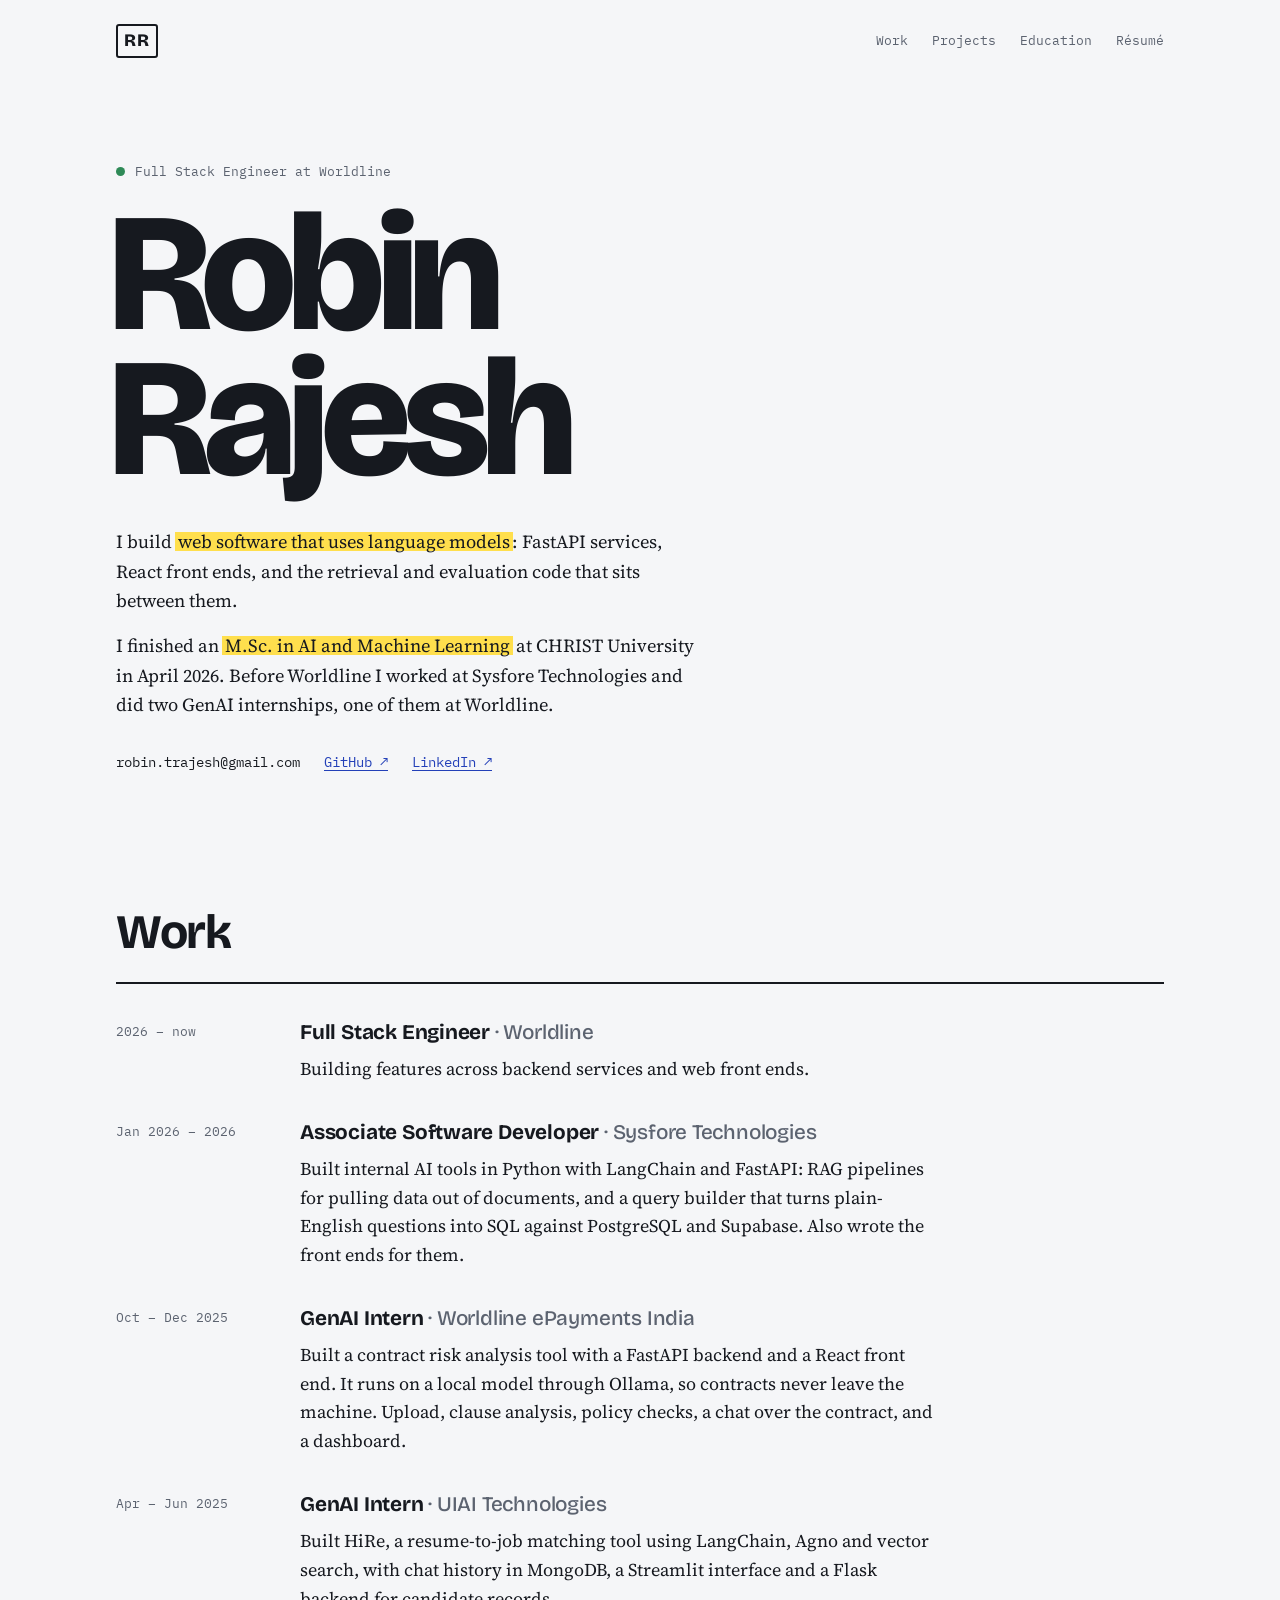
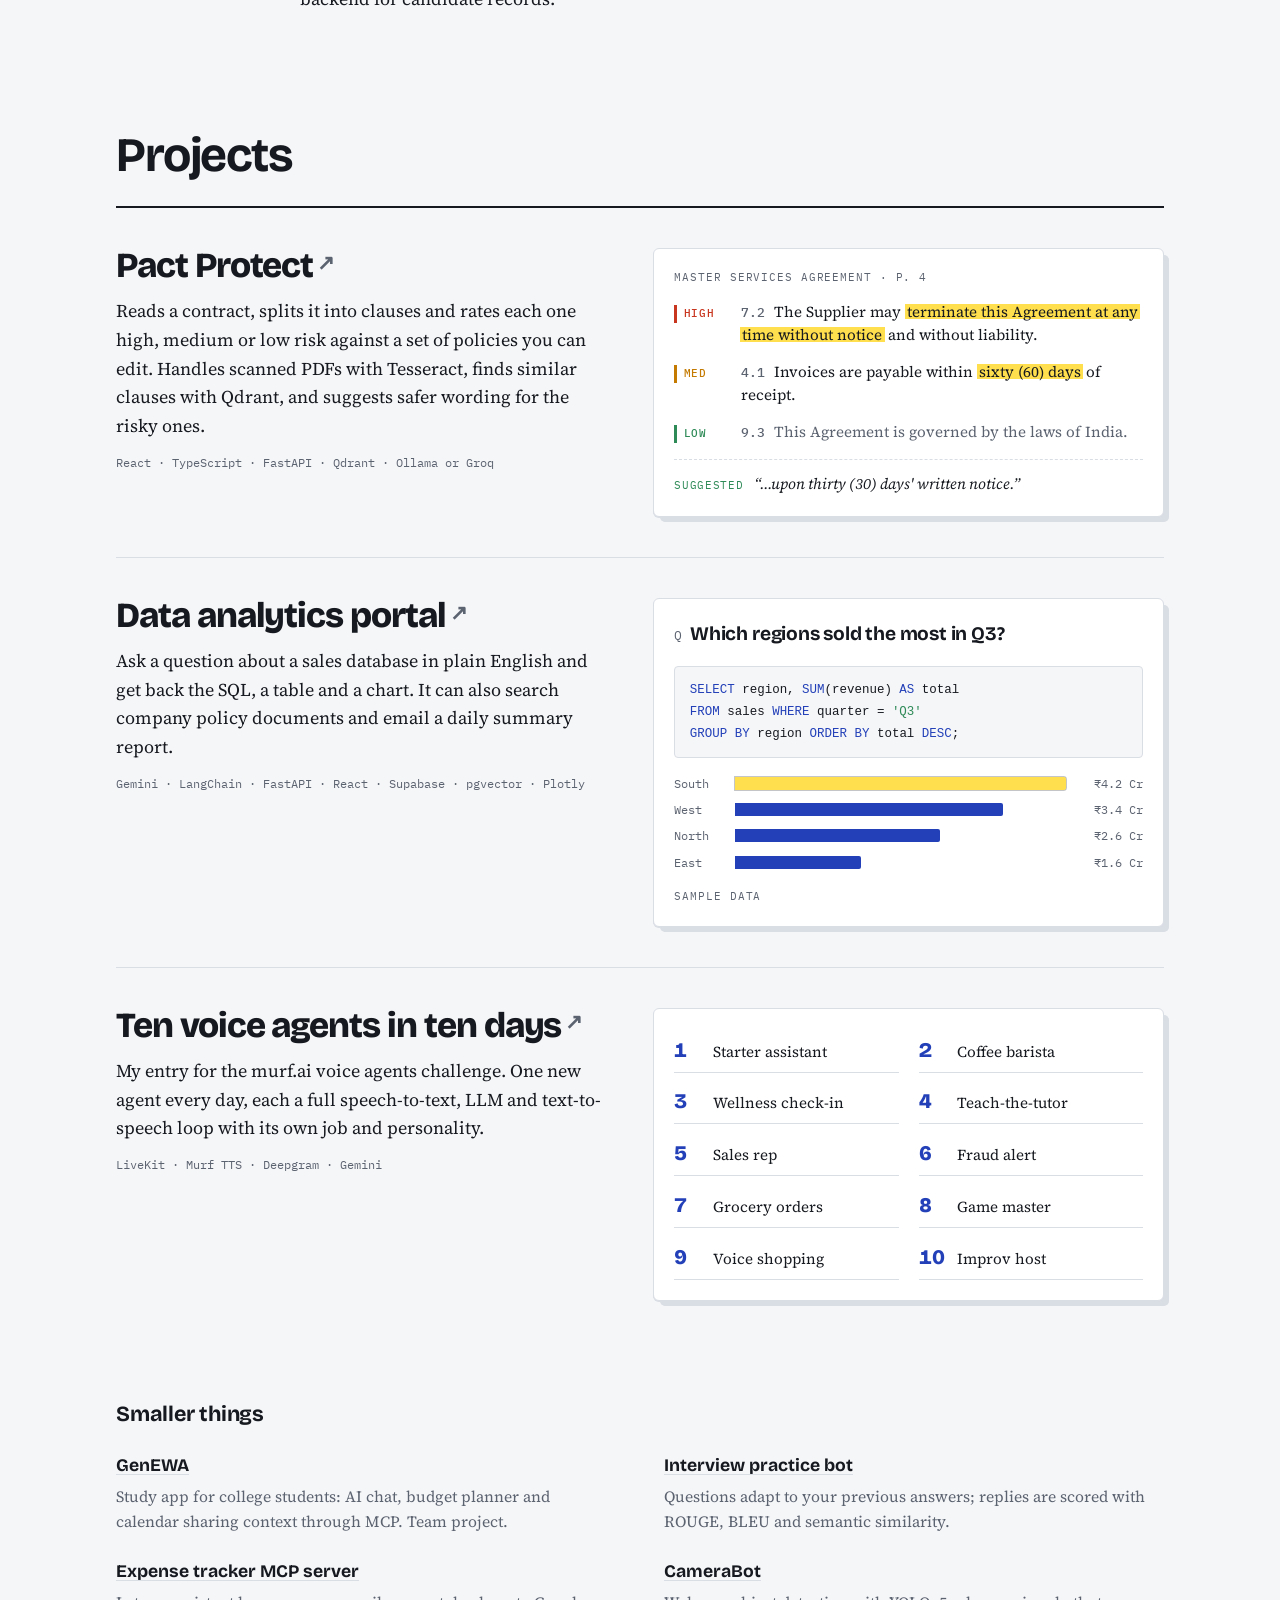
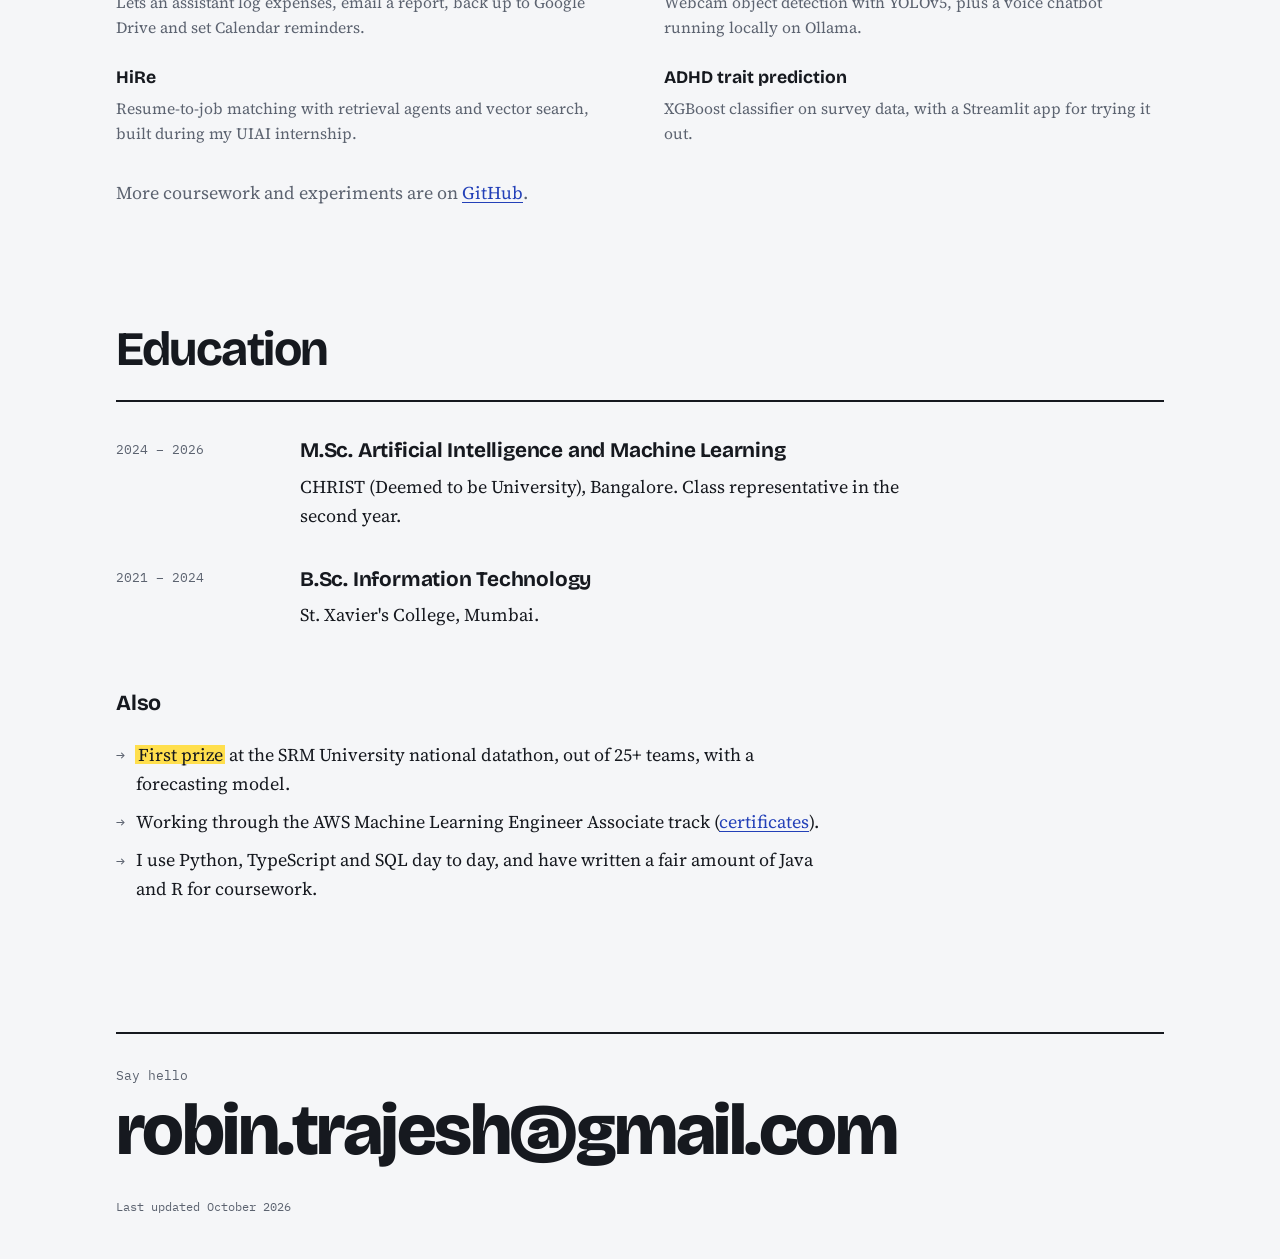
==== commit c2db0822: "Give the portfolio more character Large display name, highlighter marks on key phrases, and a small " ====
--- a/index.html
+++ b/index.html
@@ -9,13 +9,13 @@
   <link rel="icon" href="assets/favicon.svg" type="image/svg+xml" />
   <link rel="preconnect" href="https://fonts.googleapis.com" />
   <link rel="preconnect" href="https://fonts.gstatic.com" crossorigin />
-  <link href="https://fonts.googleapis.com/css2?family=Source+Serif+4:ital,opsz,wght@0,8..60,400;0,8..60,600;1,8..60,400&family=IBM+Plex+Mono:wght@400;500&display=swap" rel="stylesheet" />
+  <link href="https://fonts.googleapis.com/css2?family=Bricolage+Grotesque:opsz,wght@12..96,500;12..96,700;12..96,800&family=Source+Serif+4:ital,opsz,wght@0,8..60,400;0,8..60,600;1,8..60,400&family=IBM+Plex+Mono:wght@400;500&display=swap" rel="stylesheet" />
   <link rel="stylesheet" href="styles.css" />
 </head>
 <body>
   <div class="page">
     <header class="top">
-      <h1>Robin Rajesh</h1>
+      <a class="mark" href="#">RR</a>
       <nav aria-label="Sections">
         <a href="#work">Work</a>
         <a href="#projects">Projects</a>
@@ -24,36 +24,40 @@
       </nav>
     </header>
 
-    <section class="intro">
-      <p>
-        I'm a full stack engineer at <strong>Worldline</strong>. Most of what I build is web software that uses language models:
-        FastAPI services, React front ends, and the retrieval and evaluation code that sits between them.
+    <section class="hero">
+      <p class="now"><span class="pulse" aria-hidden="true"></span>Full Stack Engineer at Worldline</p>
+      <h1>Robin<br />Rajesh</h1>
+      <div class="intro">
+        <p>
+          I build <mark>web software that uses language models</mark>: FastAPI services, React front ends,
+          and the retrieval and evaluation code that sits between them.
+        </p>
+        <p>
+          I finished an <mark>M.Sc. in AI and Machine Learning</mark> at CHRIST University in April 2026.
+          Before Worldline I worked at Sysfore Technologies and did two GenAI internships, one of them at Worldline.
+        </p>
+      </div>
+      <p class="contact">
+        <span class="email">robin.trajesh@gmail.com</span>
+        <a href="https://github.com/Robin-Rajesh" target="_blank" rel="noopener">GitHub ↗</a>
+        <a href="https://www.linkedin.com/in/robinrajesh" target="_blank" rel="noopener">LinkedIn ↗</a>
       </p>
-      <p>
-        I finished an M.Sc. in Artificial Intelligence and Machine Learning at CHRIST University in April 2026.
-        Before Worldline I worked at Sysfore Technologies and did two GenAI internships, one of them at Worldline.
-      </p>
-      <p class="contact">
-        <span>robin.trajesh@gmail.com</span>
-        <a href="https://github.com/Robin-Rajesh" target="_blank" rel="noopener">GitHub</a>
-        <a href="https://www.linkedin.com/in/robinrajesh" target="_blank" rel="noopener">LinkedIn</a>
-      </p>
-    </section>
-
-    <section id="work">
+    </section>
+
+    <section id="work" class="block">
       <h2>Work</h2>
       <ol class="entries">
         <li>
           <p class="date">2026 – now</p>
           <div>
-            <h3>Full Stack Engineer, Worldline</h3>
+            <h3>Full Stack Engineer <span class="at">Worldline</span></h3>
             <p>Building features across backend services and web front ends.</p>
           </div>
         </li>
         <li>
           <p class="date">Jan 2026 – 2026</p>
           <div>
-            <h3>Associate Software Developer, Sysfore Technologies</h3>
+            <h3>Associate Software Developer <span class="at">Sysfore Technologies</span></h3>
             <p>
               Built internal AI tools in Python with LangChain and FastAPI: RAG pipelines for pulling data out of documents,
               and a query builder that turns plain-English questions into SQL against PostgreSQL and Supabase.
@@ -64,7 +68,7 @@
         <li>
           <p class="date">Oct – Dec 2025</p>
           <div>
-            <h3>GenAI Intern, Worldline ePayments India</h3>
+            <h3>GenAI Intern <span class="at">Worldline ePayments India</span></h3>
             <p>
               Built a contract risk analysis tool with a FastAPI backend and a React front end. It runs on a local model through Ollama,
               so contracts never leave the machine. Upload, clause analysis, policy checks, a chat over the contract, and a dashboard.
@@ -74,7 +78,7 @@
         <li>
           <p class="date">Apr – Jun 2025</p>
           <div>
-            <h3>GenAI Intern, UIAI Technologies</h3>
+            <h3>GenAI Intern <span class="at">UIAI Technologies</span></h3>
             <p>
               Built HiRe, a resume-to-job matching tool using LangChain, Agno and vector search, with chat history in MongoDB,
               a Streamlit interface and a Flask backend for candidate records.
@@ -84,66 +88,116 @@
       </ol>
     </section>
 
-    <section id="projects">
+    <section id="projects" class="block">
       <h2>Projects</h2>
-      <ul class="projects">
-        <li>
+
+      <article class="feature">
+        <div class="feature-text">
           <h3><a href="https://github.com/Robin-Rajesh/pact-protect" target="_blank" rel="noopener">Pact Protect</a></h3>
           <p>
             Reads a contract, splits it into clauses and rates each one high, medium or low risk against a set of policies you can edit.
             Handles scanned PDFs with Tesseract, finds similar clauses with Qdrant, and suggests safer wording for the risky ones.
           </p>
-          <p class="stack">React, TypeScript, FastAPI, Qdrant, Ollama or Groq</p>
-        </li>
-        <li>
+          <p class="stack">React · TypeScript · FastAPI · Qdrant · Ollama or Groq</p>
+        </div>
+        <figure class="specimen contract" aria-label="Example: three contract clauses with risk ratings">
+          <figcaption>Master Services Agreement · p. 4</figcaption>
+          <div class="clause high">
+            <span class="risk">High</span>
+            <p><b>7.2</b> The Supplier may <mark>terminate this Agreement at any time without notice</mark> and without liability.</p>
+          </div>
+          <div class="clause med">
+            <span class="risk">Med</span>
+            <p><b>4.1</b> Invoices are payable within <mark>sixty (60) days</mark> of receipt.</p>
+          </div>
+          <div class="clause low">
+            <span class="risk">Low</span>
+            <p><b>9.3</b> This Agreement is governed by the laws of India.</p>
+          </div>
+          <p class="suggest"><span>Suggested</span> “…upon thirty (30) days' written notice.”</p>
+        </figure>
+      </article>
+
+      <article class="feature">
+        <div class="feature-text">
           <h3><a href="https://github.com/Robin-Rajesh/SYS_project" target="_blank" rel="noopener">Data analytics portal</a></h3>
           <p>
             Ask a question about a sales database in plain English and get back the SQL, a table and a chart.
             It can also search company policy documents and email a daily summary report.
           </p>
-          <p class="stack">Gemini, LangChain, FastAPI, React, Supabase, pgvector, Plotly</p>
-        </li>
-        <li>
+          <p class="stack">Gemini · LangChain · FastAPI · React · Supabase · pgvector · Plotly</p>
+        </div>
+        <figure class="specimen query" aria-label="Example: a question turned into SQL and a bar chart">
+          <p class="ask">Which regions sold the most in Q3?</p>
+          <pre><code><span class="k">SELECT</span> region, <span class="k">SUM</span>(revenue) <span class="k">AS</span> total
+<span class="k">FROM</span> sales <span class="k">WHERE</span> quarter = <span class="s">'Q3'</span>
+<span class="k">GROUP BY</span> region <span class="k">ORDER BY</span> total <span class="k">DESC</span>;</code></pre>
+          <div class="bars">
+            <div><span>South</span><i style="--v: 100%"></i><b>₹4.2 Cr</b></div>
+            <div><span>West</span><i style="--v: 81%"></i><b>₹3.4 Cr</b></div>
+            <div><span>North</span><i style="--v: 62%"></i><b>₹2.6 Cr</b></div>
+            <div><span>East</span><i style="--v: 38%"></i><b>₹1.6 Cr</b></div>
+          </div>
+          <figcaption>Sample data</figcaption>
+        </figure>
+      </article>
+
+      <article class="feature">
+        <div class="feature-text">
           <h3><a href="https://github.com/Robin-Rajesh/ten-days-of-voice-agents-2025" target="_blank" rel="noopener">Ten voice agents in ten days</a></h3>
           <p>
-            My entry for the murf.ai voice agents challenge: a coffee-order taker, a tutor, a sales rep, a fraud-alert caller,
-            a game master and five others, one per day.
+            My entry for the murf.ai voice agents challenge. One new agent every day, each a full speech-to-text, LLM and
+            text-to-speech loop with its own job and personality.
           </p>
-          <p class="stack">LiveKit, Murf TTS, Deepgram, Gemini</p>
-        </li>
-        <li>
-          <h3><a href="https://github.com/alex-kh465/Specialization_Project" target="_blank" rel="noopener">GenEWA</a></h3>
-          <p>
-            A study app for college students with an AI chat, a budget planner and a calendar that share context through MCP.
-            Built as a team project.
-          </p>
-          <p class="stack">React, TypeScript, Node.js, Supabase, Groq</p>
-        </li>
-        <li>
-          <h3><a href="https://github.com/Robin-Rajesh/Adaptive-Interview-bot" target="_blank" rel="noopener">Interview practice bot</a></h3>
-          <p>Asks interview questions that adapt to your previous answers and scores your replies with ROUGE, BLEU and semantic similarity.</p>
-          <p class="stack">Groq, Streamlit</p>
-        </li>
-        <li>
-          <h3><a href="https://github.com/Robin-Rajesh/expense-tracker" target="_blank" rel="noopener">Expense tracker MCP server</a></h3>
-          <p>Lets an assistant like Claude log expenses, email a report, back up to Google Drive and add Calendar reminders.</p>
-          <p class="stack">Python, FastMCP, Google APIs</p>
-        </li>
-        <li>
-          <h3><a href="https://github.com/Robin-Rajesh/DL_project" target="_blank" rel="noopener">CameraBot</a></h3>
-          <p>Webcam object detection with YOLOv5, plus a chatbot you talk to by voice that runs locally on Ollama.</p>
-          <p class="stack">YOLOv5, Whisper, Ollama</p>
-        </li>
-        <li>
-          <h3>ADHD trait prediction</h3>
+          <p class="stack">LiveKit · Murf TTS · Deepgram · Gemini</p>
+        </div>
+        <figure class="specimen days" aria-label="The ten agents, one per day">
+          <ol>
+            <li><b>1</b>Starter assistant</li>
+            <li><b>2</b>Coffee barista</li>
+            <li><b>3</b>Wellness check-in</li>
+            <li><b>4</b>Teach-the-tutor</li>
+            <li><b>5</b>Sales rep</li>
+            <li><b>6</b>Fraud alert</li>
+            <li><b>7</b>Grocery orders</li>
+            <li><b>8</b>Game master</li>
+            <li><b>9</b>Voice shopping</li>
+            <li><b>10</b>Improv host</li>
+          </ol>
+        </figure>
+      </article>
+
+      <h3 class="subhead">Smaller things</h3>
+      <ul class="minor">
+        <li>
+          <a href="https://github.com/alex-kh465/Specialization_Project" target="_blank" rel="noopener">GenEWA</a>
+          <p>Study app for college students: AI chat, budget planner and calendar sharing context through MCP. Team project.</p>
+        </li>
+        <li>
+          <a href="https://github.com/Robin-Rajesh/Adaptive-Interview-bot" target="_blank" rel="noopener">Interview practice bot</a>
+          <p>Questions adapt to your previous answers; replies are scored with ROUGE, BLEU and semantic similarity.</p>
+        </li>
+        <li>
+          <a href="https://github.com/Robin-Rajesh/expense-tracker" target="_blank" rel="noopener">Expense tracker MCP server</a>
+          <p>Lets an assistant log expenses, email a report, back up to Google Drive and set Calendar reminders.</p>
+        </li>
+        <li>
+          <a href="https://github.com/Robin-Rajesh/DL_project" target="_blank" rel="noopener">CameraBot</a>
+          <p>Webcam object detection with YOLOv5, plus a voice chatbot running locally on Ollama.</p>
+        </li>
+        <li>
+          <span class="nolink">HiRe</span>
+          <p>Resume-to-job matching with retrieval agents and vector search, built during my UIAI internship.</p>
+        </li>
+        <li>
+          <span class="nolink">ADHD trait prediction</span>
           <p>XGBoost classifier on survey data, with a Streamlit app for trying it out.</p>
-          <p class="stack">XGBoost, scikit-learn, Streamlit</p>
         </li>
       </ul>
       <p class="more">More coursework and experiments are on <a href="https://github.com/Robin-Rajesh?tab=repositories" target="_blank" rel="noopener">GitHub</a>.</p>
     </section>
 
-    <section id="education">
+    <section id="education" class="block">
       <h2>Education</h2>
       <ol class="entries">
         <li>
@@ -161,19 +215,19 @@
           </div>
         </li>
       </ol>
-    </section>
-
-    <section id="other">
-      <h2>Also</h2>
+
+      <h3 class="subhead">Also</h3>
       <ul class="plain">
-        <li>First prize at the SRM University national datathon, out of 25+ teams, with a forecasting model.</li>
+        <li><mark>First prize</mark> at the SRM University national datathon, out of 25+ teams, with a forecasting model.</li>
         <li>Working through the AWS Machine Learning Engineer Associate track (<a href="https://github.com/Robin-Rajesh/ML-Engineer-Certificates" target="_blank" rel="noopener">certificates</a>).</li>
         <li>I use Python, TypeScript and SQL day to day, and have written a fair amount of Java and R for coursework.</li>
       </ul>
     </section>
 
     <footer class="foot">
-      <p>Last updated October 2026.</p>
+      <p class="say">Say hello</p>
+      <p class="big-email">robin.trajesh@gmail.com</p>
+      <p class="fine">Last updated October 2026</p>
     </footer>
   </div>
 </body>
--- a/styles.css
+++ b/styles.css
@@ -1,30 +1,49 @@
-/* Single reading column, CV-style rows: a narrow date column beside the entry. */
+/* Wide page, left-aligned. Big display name, CV rows for work, and project rows with a working "specimen" beside the text. */
 :root {
-  --paper: #fafbfc;
-  --ink: #1b1e24;
-  --muted: #5d6470;
-  --rule: #dde1e7;
-  --link: #1f4fbf;
+  --paper: #f5f6f8;
+  --raised: #ffffff;
+  --ink: #16191f;
+  --muted: #5c6370;
+  --rule: #d9dde4;
+  --blue: #2340b8;
+  --hl: #ffdf4d;
+  --hl-ink: #16191f;
+  --risk-high: #c8361f;
+  --risk-med: #c47a00;
+  --risk-low: #2e8a57;
+  --display: "Bricolage Grotesque", "Arial Narrow", Arial, sans-serif;
   --serif: "Source Serif 4", Georgia, "Times New Roman", serif;
   --mono: "IBM Plex Mono", ui-monospace, Menlo, Consolas, monospace;
   color-scheme: light;
 }
 @media (prefers-color-scheme: dark) {
   :root:not([data-theme="light"]) {
-    --paper: #15171b;
-    --ink: #e3e5e9;
-    --muted: #9aa1ab;
-    --rule: #2b2f36;
-    --link: #8fb0f5;
+    --paper: #131519;
+    --raised: #1b1e24;
+    --ink: #e6e8ec;
+    --muted: #9aa1ac;
+    --rule: #2c3038;
+    --blue: #93abff;
+    --hl: rgba(255, 214, 51, 0.32);
+    --hl-ink: #fff6d0;
+    --risk-high: #ff7a63;
+    --risk-med: #f0b84a;
+    --risk-low: #5fcf8e;
     color-scheme: dark;
   }
 }
 :root[data-theme="dark"] {
-  --paper: #15171b;
-  --ink: #e3e5e9;
-  --muted: #9aa1ab;
-  --rule: #2b2f36;
-  --link: #8fb0f5;
+  --paper: #131519;
+  --raised: #1b1e24;
+  --ink: #e6e8ec;
+  --muted: #9aa1ac;
+  --rule: #2c3038;
+  --blue: #93abff;
+  --hl: rgba(255, 214, 51, 0.32);
+  --hl-ink: #fff6d0;
+  --risk-high: #ff7a63;
+  --risk-med: #f0b84a;
+  --risk-low: #5fcf8e;
   color-scheme: dark;
 }
 
@@ -39,67 +58,179 @@
   -webkit-font-smoothing: antialiased;
 }
 .page {
-  max-width: 46rem;
+  max-width: 68rem;
   margin: 0 auto;
-  padding-block: 4rem 3rem;
+  padding-block: 1.5rem 3rem;
   padding-left: max(20px, env(safe-area-inset-left, 0px));
   padding-right: max(20px, env(safe-area-inset-right, 0px));
 }
-h1, h2, h3 { margin: 0; font-weight: 600; text-wrap: balance; }
+h1, h2, h3 { margin: 0; text-wrap: balance; }
 p { margin: 0; }
-a { color: var(--link); text-underline-offset: 3px; text-decoration-thickness: 1px; }
+a { color: var(--blue); text-underline-offset: 3px; text-decoration-thickness: 1px; }
 a:hover { text-decoration-thickness: 2px; }
-:focus-visible { outline: 2px solid var(--link); outline-offset: 2px; }
-strong { font-weight: 600; }
-
-.top { display: flex; flex-wrap: wrap; align-items: baseline; justify-content: space-between; gap: 0.75rem 1.5rem; }
-.top h1 { font-size: 2rem; letter-spacing: -0.01em; }
-.top nav { display: flex; flex-wrap: wrap; gap: 1.25rem; font-family: var(--mono); font-size: 0.8rem; }
+:focus-visible { outline: 2px solid var(--blue); outline-offset: 2px; }
+
+/* Highlighter */
+mark {
+  color: var(--hl-ink);
+  background: linear-gradient(transparent 12%, var(--hl) 12%, var(--hl) 88%, transparent 88%) no-repeat 0 0 / 100% 100%;
+  padding: 0 0.15em;
+  margin: 0 -0.05em;
+  border-radius: 2px;
+  -webkit-box-decoration-break: clone;
+  box-decoration-break: clone;
+}
+.hero mark { animation: swipe 0.7s cubic-bezier(.3,.7,.2,1) both; }
+.hero p + p mark { animation-delay: 0.35s; }
+@keyframes swipe { from { background-size: 0% 100%; } to { background-size: 100% 100%; } }
+
+/* Top bar */
+.top { display: flex; align-items: center; justify-content: space-between; gap: 1rem; flex-wrap: wrap; }
+.mark {
+  font-family: var(--display); font-weight: 800; font-size: 1.1rem; text-decoration: none; color: var(--ink);
+  border: 2px solid var(--ink); padding: 0.05rem 0.4rem; border-radius: 3px; letter-spacing: 0.02em;
+}
+.top nav { display: flex; flex-wrap: wrap; gap: 0.25rem 1.5rem; font-family: var(--mono); font-size: 0.8rem; }
 .top nav a { color: var(--muted); text-decoration: none; }
-.top nav a:hover { color: var(--ink); text-decoration: underline; }
-
-.intro { display: grid; gap: 1rem; margin-top: 2rem; max-width: 38rem; }
-.contact { display: flex; flex-wrap: wrap; gap: 0.5rem 1.25rem; font-family: var(--mono); font-size: 0.8rem; margin-top: 0.5rem; }
-.contact span { color: var(--ink); user-select: all; }
-
-section[id] { margin-top: 3.5rem; padding-top: 1.25rem; border-top: 1px solid var(--rule); }
+.top nav a:hover { color: var(--ink); }
+
+/* Hero */
+.hero { padding-block: clamp(3rem, 9vw, 6.5rem) 1rem; }
+.now { font-family: var(--mono); font-size: 0.8rem; color: var(--muted); display: flex; align-items: center; gap: 0.6rem; }
+.pulse { width: 9px; height: 9px; border-radius: 50%; background: var(--risk-low); flex: none; }
+.hero h1 {
+  font-family: var(--display);
+  font-weight: 800;
+  font-size: clamp(4rem, 15vw, 10.5rem);
+  line-height: 0.86;
+  letter-spacing: -0.045em;
+  margin: 1.25rem 0 2.25rem -0.04em;
+}
+.intro { display: grid; gap: 1rem; max-width: 37rem; font-size: 1.15rem; }
+.contact { display: flex; flex-wrap: wrap; gap: 0.5rem 1.5rem; margin-top: 2rem; font-family: var(--mono); font-size: 0.85rem; }
+.email { user-select: all; }
+
+/* Sections */
+.block { margin-top: clamp(4rem, 9vw, 6.5rem); }
 h2 {
-  font-family: var(--mono);
-  font-size: 0.75rem;
-  font-weight: 500;
-  text-transform: uppercase;
-  letter-spacing: 0.1em;
-  color: var(--muted);
-  margin-bottom: 1.5rem;
-}
-h3 { font-size: 1.05rem; }
-
-.entries, .projects, .plain { list-style: none; margin: 0; padding: 0; display: grid; gap: 1.75rem; }
-.entries li { display: grid; grid-template-columns: 9rem 1fr; gap: 1.5rem; }
-.entries li > div { min-width: 0; display: grid; gap: 0.3rem; }
-.date {
-  font-family: var(--mono);
-  font-size: 0.8rem;
-  color: var(--muted);
-  padding-top: 0.2rem;
-  font-variant-numeric: tabular-nums;
-}
-.entries p:not(.date), .projects p { color: var(--ink); }
-
-.projects li { display: grid; gap: 0.3rem; }
-.projects h3 a { color: var(--ink); text-decoration-color: var(--rule); }
-.projects h3 a:hover { color: var(--link); text-decoration-color: currentColor; }
-.projects p.stack { font-family: var(--mono); font-size: 0.75rem; color: var(--muted); }
-.more { margin-top: 1.75rem; color: var(--muted); }
-
-.plain { gap: 0.6rem; }
-.plain li { padding-left: 1.1rem; position: relative; }
-.plain li::before { content: "–"; position: absolute; left: 0; color: var(--muted); }
-
-.foot { margin-top: 4rem; font-family: var(--mono); font-size: 0.75rem; color: var(--muted); }
-
+  font-family: var(--display);
+  font-weight: 700;
+  font-size: clamp(2rem, 5vw, 3rem);
+  letter-spacing: -0.03em;
+  padding-bottom: 0.75rem;
+  border-bottom: 2px solid var(--ink);
+  margin-bottom: 2rem;
+}
+.subhead { font-family: var(--display); font-weight: 700; font-size: 1.35rem; letter-spacing: -0.01em; margin: 3.5rem 0 1.25rem; }
+
+/* CV rows */
+.entries, .minor, .plain { list-style: none; margin: 0; padding: 0; }
+.entries { display: grid; gap: 2rem; }
+.entries li { display: grid; grid-template-columns: 10rem minmax(0, 40rem); gap: 1.5rem; }
+.entries li > div { display: grid; gap: 0.35rem; }
+.entries h3 { font-family: var(--display); font-weight: 700; font-size: 1.3rem; letter-spacing: -0.01em; }
+.at { font-weight: 500; color: var(--muted); }
+.at::before { content: "· "; }
+.date { font-family: var(--mono); font-size: 0.8rem; color: var(--muted); padding-top: 0.35rem; font-variant-numeric: tabular-nums; }
+
+/* Featured projects */
+.feature {
+  display: grid;
+  grid-template-columns: minmax(0, 1fr) minmax(0, 1.05fr);
+  gap: clamp(1.5rem, 4vw, 3.5rem);
+  align-items: start;
+  padding-block: 2.5rem;
+  border-top: 1px solid var(--rule);
+}
+.feature:first-of-type { border-top: 0; padding-top: 0.5rem; }
+.feature-text { display: grid; gap: 0.75rem; }
+.feature h3 { font-family: var(--display); font-weight: 800; font-size: clamp(1.6rem, 3.2vw, 2.2rem); letter-spacing: -0.03em; line-height: 1.05; }
+.feature h3 a { color: var(--ink); text-decoration: none; background: linear-gradient(var(--blue), var(--blue)) no-repeat 0 100% / 0 2px; transition: background-size .25s; }
+.feature h3 a:hover { background-size: 100% 2px; }
+.feature h3 a::after { content: " ↗"; font-size: 0.6em; color: var(--muted); vertical-align: 0.35em; }
+.stack { font-family: var(--mono); font-size: 0.75rem; color: var(--muted); }
+
+.specimen {
+  margin: 0;
+  background: var(--raised);
+  border: 1px solid var(--rule);
+  border-radius: 6px;
+  padding: 1.25rem;
+  font-size: 0.95rem;
+  box-shadow: 0 1px 0 var(--rule), 6px 6px 0 -1px var(--rule);
+}
+.specimen figcaption { font-family: var(--mono); font-size: 0.7rem; color: var(--muted); text-transform: uppercase; letter-spacing: 0.08em; }
+
+/* Specimen: contract */
+.contract { display: grid; gap: 0.9rem; }
+.clause { display: grid; grid-template-columns: 3.4rem minmax(0, 1fr); gap: 0.75rem; align-items: baseline; }
+.clause p { line-height: 1.5; }
+.clause b { font-family: var(--mono); font-size: 0.8rem; font-weight: 500; margin-right: 0.35rem; color: var(--muted); }
+.risk {
+  font-family: var(--mono); font-size: 0.68rem; font-weight: 500; text-transform: uppercase; letter-spacing: 0.06em;
+  border-left: 3px solid currentColor; padding-left: 0.4rem;
+}
+.high .risk { color: var(--risk-high); }
+.med .risk { color: var(--risk-med); }
+.low .risk { color: var(--risk-low); }
+.low p { color: var(--muted); }
+.suggest { border-top: 1px dashed var(--rule); padding-top: 0.75rem; font-style: italic; }
+.suggest span { font-family: var(--mono); font-style: normal; font-size: 0.68rem; text-transform: uppercase; letter-spacing: 0.06em; color: var(--risk-low); margin-right: 0.5rem; }
+
+/* Specimen: query */
+.query { display: grid; gap: 1rem; }
+.ask { font-family: var(--display); font-weight: 700; font-size: 1.2rem; letter-spacing: -0.01em; }
+.ask::before { content: "Q  "; font-family: var(--mono); font-size: 0.8rem; color: var(--muted); font-weight: 400; }
+.query pre {
+  margin: 0; overflow-x: auto; font-family: var(--mono); font-size: 0.78rem; line-height: 1.6;
+  background: var(--paper); border: 1px solid var(--rule); border-radius: 4px; padding: 0.75rem 0.9rem;
+}
+.k { color: var(--blue); }
+.s { color: var(--risk-low); }
+.bars { display: grid; gap: 0.45rem; font-family: var(--mono); font-size: 0.75rem; }
+.bars div { display: grid; grid-template-columns: 3.2rem minmax(0, 1fr) 4.2rem; gap: 0.6rem; align-items: center; }
+.bars i { display: block; height: 0.8rem; width: var(--v); background: var(--blue); border-radius: 0 2px 2px 0; }
+.bars div:first-child i { background: var(--hl); outline: 1px solid color-mix(in srgb, var(--ink) 25%, transparent); }
+.bars b { font-weight: 400; text-align: right; font-variant-numeric: tabular-nums; color: var(--muted); }
+.bars span { color: var(--muted); }
+
+/* Specimen: ten days */
+.days ol { list-style: none; margin: 0; padding: 0; display: grid; grid-template-columns: repeat(2, minmax(0, 1fr)); gap: 0.5rem 1.25rem; }
+.days li { display: flex; align-items: baseline; gap: 0.6rem; padding: 0.3rem 0; border-bottom: 1px solid var(--rule); }
+.days b { font-family: var(--display); font-weight: 800; font-size: 1.3rem; width: 1.8rem; color: var(--blue); font-variant-numeric: tabular-nums; }
+
+/* Minor projects */
+.minor { display: grid; grid-template-columns: repeat(2, minmax(0, 1fr)); gap: 1.5rem 3rem; }
+.minor li { display: grid; gap: 0.25rem; align-content: start; }
+.minor a, .nolink { font-family: var(--display); font-weight: 700; font-size: 1.1rem; color: var(--ink); text-decoration-color: var(--rule); }
+.minor a:hover { color: var(--blue); text-decoration-color: currentColor; }
+.minor p { color: var(--muted); font-size: 0.98rem; }
+.more { margin-top: 2rem; color: var(--muted); }
+
+.plain { display: grid; gap: 0.6rem; max-width: 44rem; }
+.plain li { padding-left: 1.25rem; position: relative; }
+.plain li::before { content: "→"; position: absolute; left: 0; color: var(--muted); font-family: var(--mono); font-size: 0.85em; top: 0.15em; }
+
+/* Footer */
+.foot { margin-top: clamp(5rem, 10vw, 8rem); padding-top: 2rem; border-top: 2px solid var(--ink); display: grid; gap: 0.5rem; }
+.say { font-family: var(--mono); font-size: 0.8rem; color: var(--muted); }
+.big-email {
+  font-family: var(--display); font-weight: 800; letter-spacing: -0.035em; line-height: 1;
+  font-size: clamp(1.6rem, 6.5vw, 4.5rem); overflow-wrap: anywhere; user-select: all;
+}
+.fine { font-family: var(--mono); font-size: 0.72rem; color: var(--muted); margin-top: 1.5rem; }
+
+@media (max-width: 820px) {
+  .feature { grid-template-columns: minmax(0, 1fr); }
+  .minor { grid-template-columns: minmax(0, 1fr); }
+}
 @media (max-width: 560px) {
   body { font-size: 17px; }
-  .page { padding-block: 2.5rem 2rem; }
-  .entries li { grid-template-columns: 1fr; gap: 0.25rem; }
-}
+  .entries li { grid-template-columns: minmax(0, 1fr); gap: 0.25rem; }
+  .days ol { grid-template-columns: minmax(0, 1fr); }
+  .specimen { padding: 1rem; box-shadow: none; }
+}
+@media (prefers-reduced-motion: reduce) {
+  .hero mark { animation: none; }
+  .feature h3 a { transition: none; }
+}
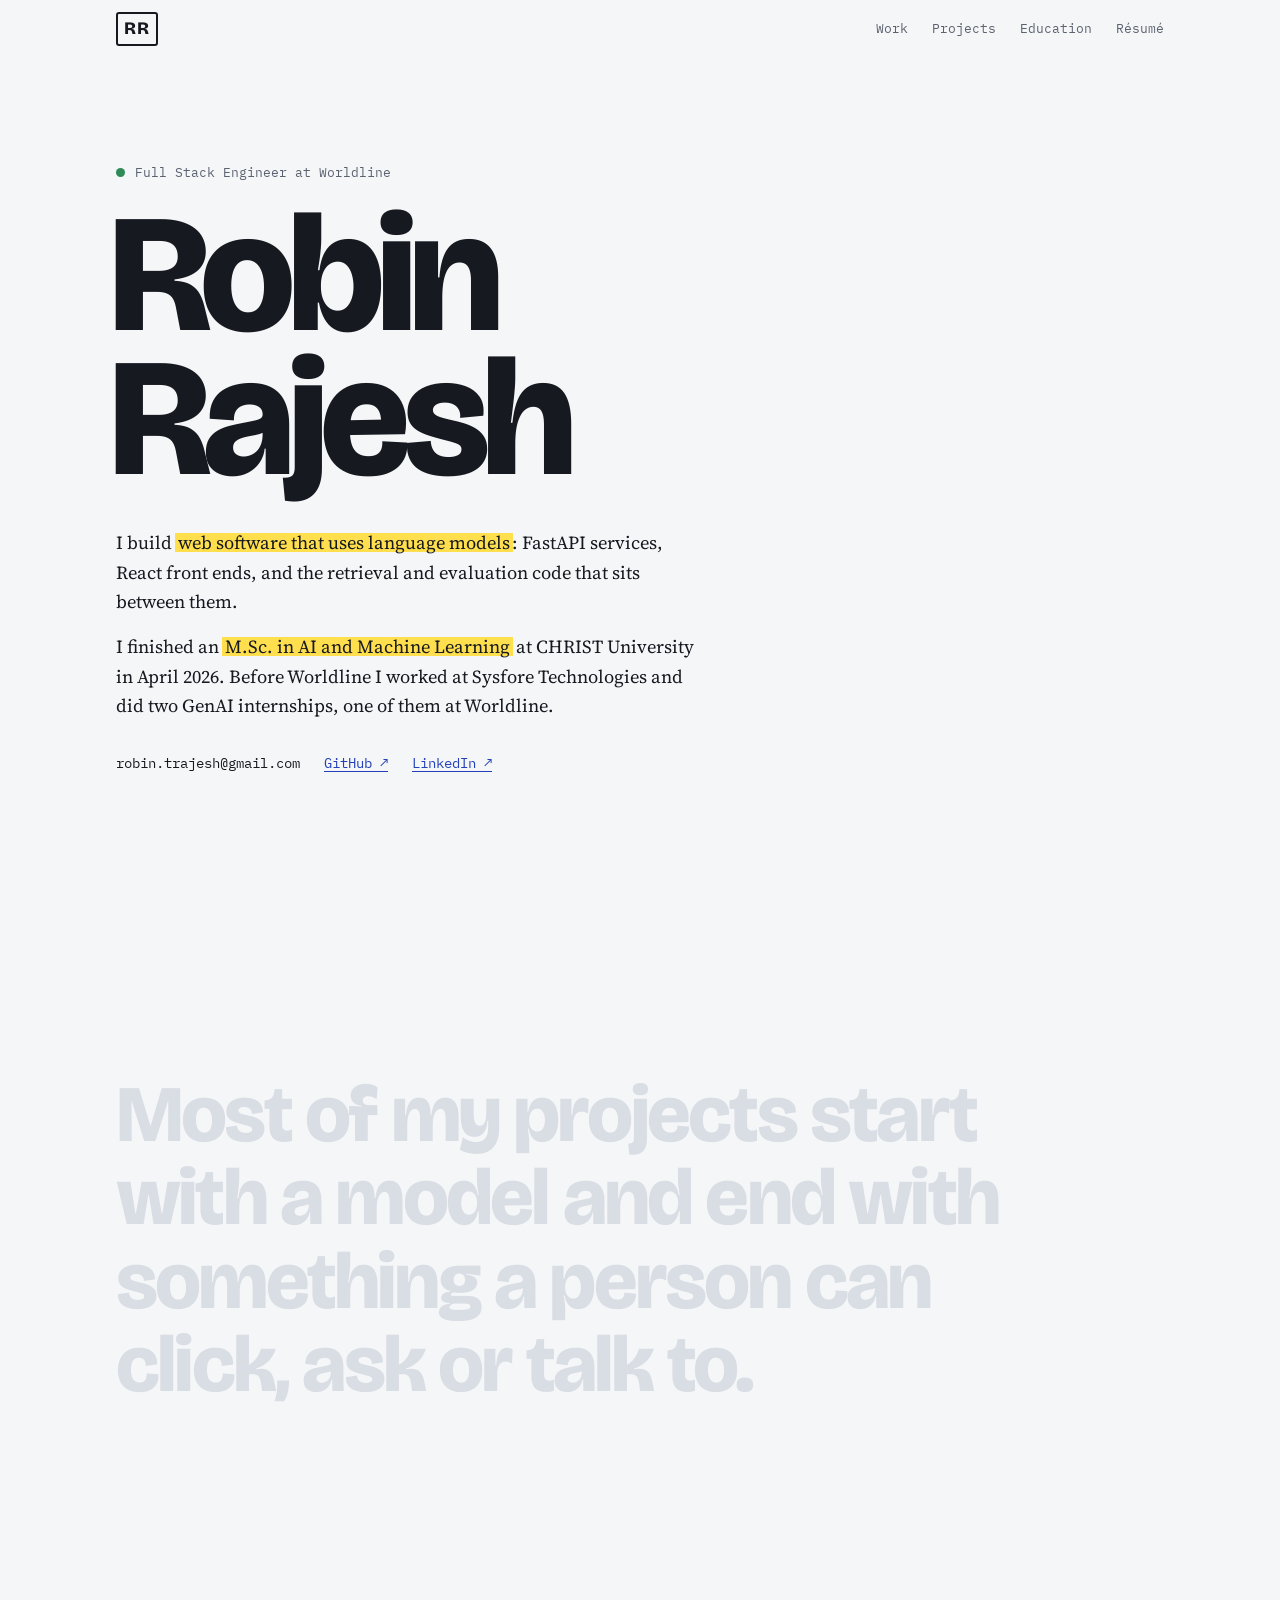
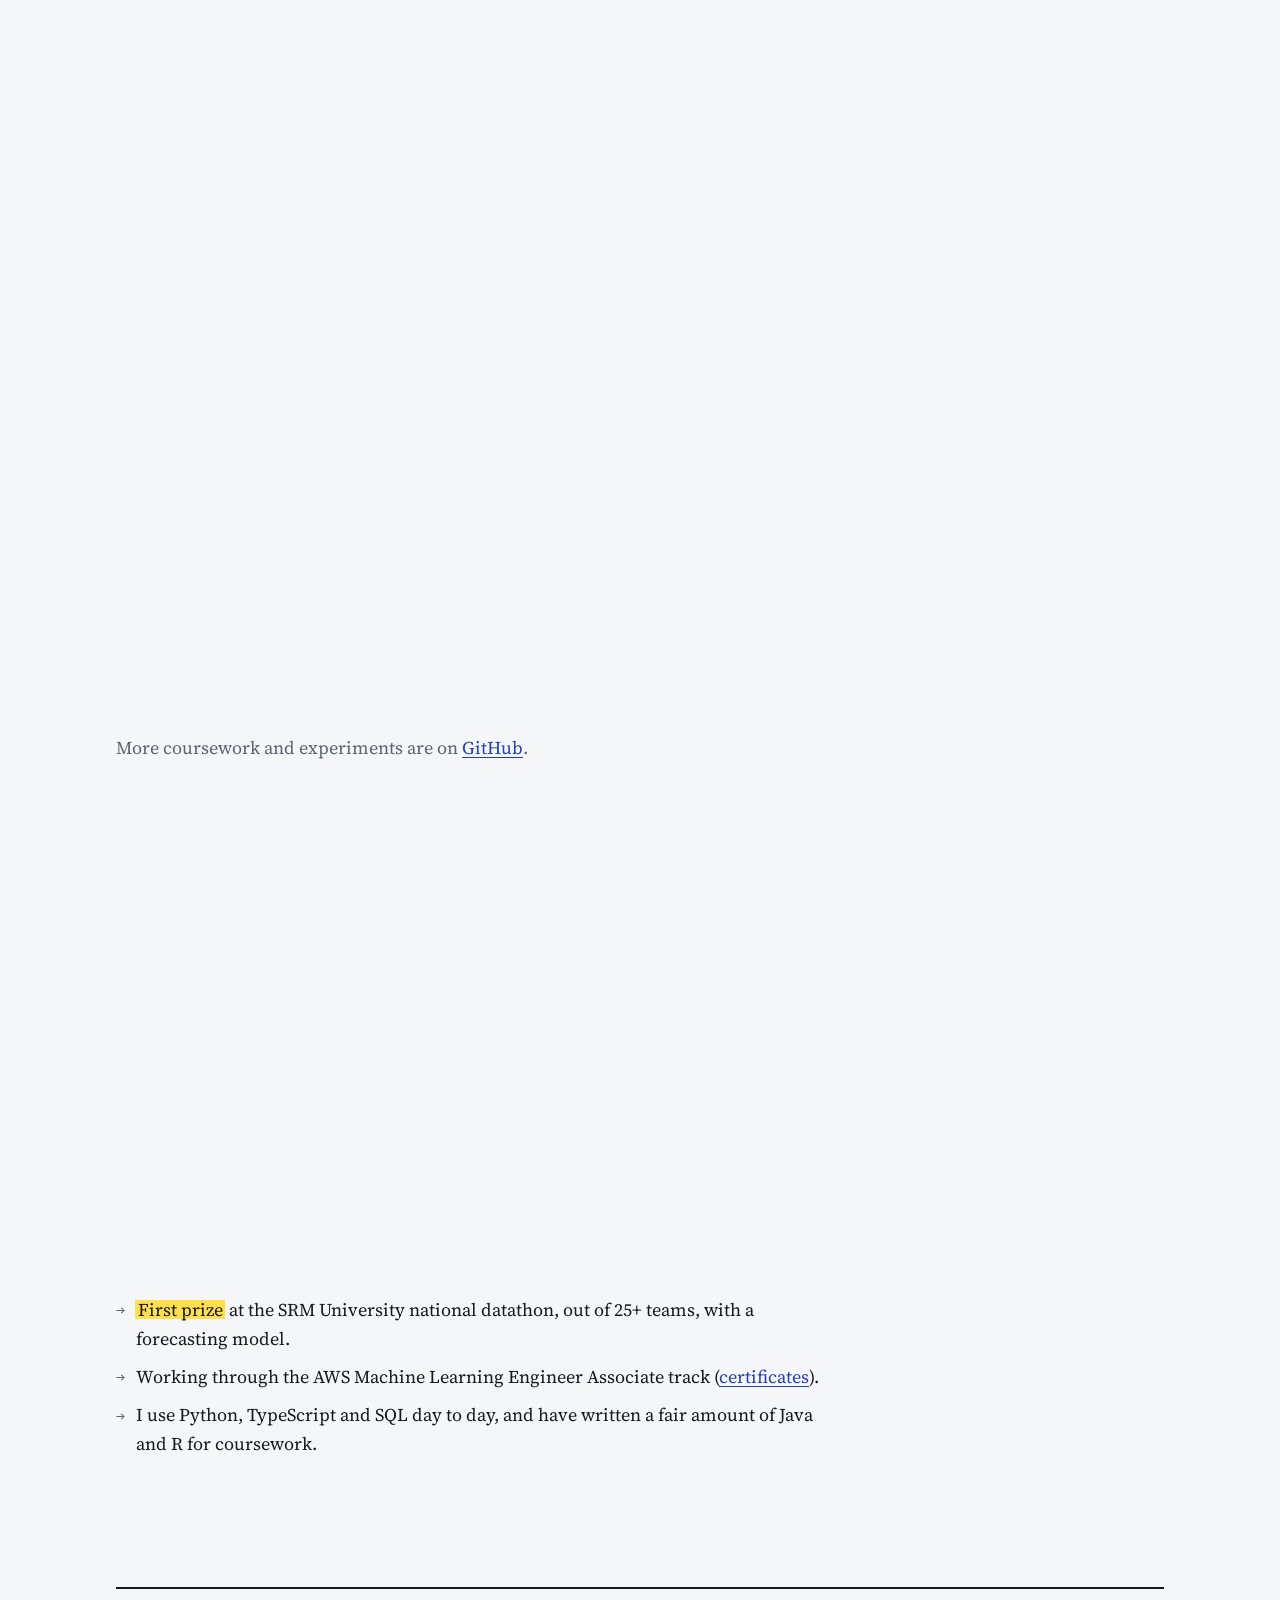
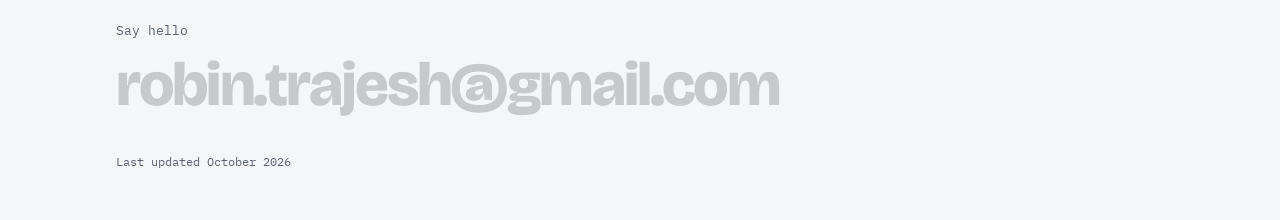
==== commit 118e1337: "Add scroll effects Frosted sticky header, hero name that drifts and shrinks on scroll, a pinned stat" ====
--- a/index.html
+++ b/index.html
@@ -11,9 +11,10 @@
   <link rel="preconnect" href="https://fonts.gstatic.com" crossorigin />
   <link href="https://fonts.googleapis.com/css2?family=Bricolage+Grotesque:opsz,wght@12..96,500;12..96,700;12..96,800&family=Source+Serif+4:ital,opsz,wght@0,8..60,400;0,8..60,600;1,8..60,400&family=IBM+Plex+Mono:wght@400;500&display=swap" rel="stylesheet" />
   <link rel="stylesheet" href="styles.css" />
+  <script src="fx.js" defer></script>
 </head>
 <body>
-  <div class="page">
+  <div class="bar" id="bar">
     <header class="top">
       <a class="mark" href="#">RR</a>
       <nav aria-label="Sections">
@@ -23,10 +24,12 @@
         <a href="assets/Robin_Rajesh_Resume.pdf" target="_blank" rel="noopener">Résumé</a>
       </nav>
     </header>
-
+  </div>
+
+  <div class="page">
     <section class="hero">
       <p class="now"><span class="pulse" aria-hidden="true"></span>Full Stack Engineer at Worldline</p>
-      <h1>Robin<br />Rajesh</h1>
+      <h1 id="hero-name">Robin<br />Rajesh</h1>
       <div class="intro">
         <p>
           I build <mark>web software that uses language models</mark>: FastAPI services, React front ends,
@@ -44,17 +47,23 @@
       </p>
     </section>
 
+    <section class="statement" aria-label="What I do">
+      <div class="statement-inner">
+        <p class="words">Most of my projects start with a model and end with something a person can click, ask or talk to.</p>
+      </div>
+    </section>
+
     <section id="work" class="block">
-      <h2>Work</h2>
+      <h2 data-fx="rise">Work</h2>
       <ol class="entries">
-        <li>
+        <li data-fx="rise">
           <p class="date">2026 – now</p>
           <div>
             <h3>Full Stack Engineer <span class="at">Worldline</span></h3>
             <p>Building features across backend services and web front ends.</p>
           </div>
         </li>
-        <li>
+        <li data-fx="rise">
           <p class="date">Jan 2026 – 2026</p>
           <div>
             <h3>Associate Software Developer <span class="at">Sysfore Technologies</span></h3>
@@ -65,7 +74,7 @@
             </p>
           </div>
         </li>
-        <li>
+        <li data-fx="rise">
           <p class="date">Oct – Dec 2025</p>
           <div>
             <h3>GenAI Intern <span class="at">Worldline ePayments India</span></h3>
@@ -75,7 +84,7 @@
             </p>
           </div>
         </li>
-        <li>
+        <li data-fx="rise">
           <p class="date">Apr – Jun 2025</p>
           <div>
             <h3>GenAI Intern <span class="at">UIAI Technologies</span></h3>
@@ -89,10 +98,10 @@
     </section>
 
     <section id="projects" class="block">
-      <h2>Projects</h2>
+      <h2 data-fx="rise">Projects</h2>
 
       <article class="feature">
-        <div class="feature-text">
+        <div class="feature-text" data-fx="rise">
           <h3><a href="https://github.com/Robin-Rajesh/pact-protect" target="_blank" rel="noopener">Pact Protect</a></h3>
           <p>
             Reads a contract, splits it into clauses and rates each one high, medium or low risk against a set of policies you can edit.
@@ -100,7 +109,7 @@
           </p>
           <p class="stack">React · TypeScript · FastAPI · Qdrant · Ollama or Groq</p>
         </div>
-        <figure class="specimen contract" aria-label="Example: three contract clauses with risk ratings">
+        <figure data-fx="rise" data-delay="0.12" class="specimen contract" aria-label="Example: three contract clauses with risk ratings">
           <figcaption>Master Services Agreement · p. 4</figcaption>
           <div class="clause high">
             <span class="risk">High</span>
@@ -119,7 +128,7 @@
       </article>
 
       <article class="feature">
-        <div class="feature-text">
+        <div class="feature-text" data-fx="rise">
           <h3><a href="https://github.com/Robin-Rajesh/SYS_project" target="_blank" rel="noopener">Data analytics portal</a></h3>
           <p>
             Ask a question about a sales database in plain English and get back the SQL, a table and a chart.
@@ -127,7 +136,7 @@
           </p>
           <p class="stack">Gemini · LangChain · FastAPI · React · Supabase · pgvector · Plotly</p>
         </div>
-        <figure class="specimen query" aria-label="Example: a question turned into SQL and a bar chart">
+        <figure data-fx="rise" data-delay="0.12" class="specimen query" aria-label="Example: a question turned into SQL and a bar chart">
           <p class="ask">Which regions sold the most in Q3?</p>
           <pre><code><span class="k">SELECT</span> region, <span class="k">SUM</span>(revenue) <span class="k">AS</span> total
 <span class="k">FROM</span> sales <span class="k">WHERE</span> quarter = <span class="s">'Q3'</span>
@@ -143,7 +152,7 @@
       </article>
 
       <article class="feature">
-        <div class="feature-text">
+        <div class="feature-text" data-fx="rise">
           <h3><a href="https://github.com/Robin-Rajesh/ten-days-of-voice-agents-2025" target="_blank" rel="noopener">Ten voice agents in ten days</a></h3>
           <p>
             My entry for the murf.ai voice agents challenge. One new agent every day, each a full speech-to-text, LLM and
@@ -151,7 +160,7 @@
           </p>
           <p class="stack">LiveKit · Murf TTS · Deepgram · Gemini</p>
         </div>
-        <figure class="specimen days" aria-label="The ten agents, one per day">
+        <figure data-fx="rise" data-delay="0.12" class="specimen days" aria-label="The ten agents, one per day">
           <ol>
             <li><b>1</b>Starter assistant</li>
             <li><b>2</b>Coffee barista</li>
@@ -167,29 +176,29 @@
         </figure>
       </article>
 
-      <h3 class="subhead">Smaller things</h3>
+      <h3 data-fx="rise" class="subhead">Smaller things</h3>
       <ul class="minor">
-        <li>
+        <li data-fx="rise">
           <a href="https://github.com/alex-kh465/Specialization_Project" target="_blank" rel="noopener">GenEWA</a>
           <p>Study app for college students: AI chat, budget planner and calendar sharing context through MCP. Team project.</p>
         </li>
-        <li>
+        <li data-fx="rise">
           <a href="https://github.com/Robin-Rajesh/Adaptive-Interview-bot" target="_blank" rel="noopener">Interview practice bot</a>
           <p>Questions adapt to your previous answers; replies are scored with ROUGE, BLEU and semantic similarity.</p>
         </li>
-        <li>
+        <li data-fx="rise">
           <a href="https://github.com/Robin-Rajesh/expense-tracker" target="_blank" rel="noopener">Expense tracker MCP server</a>
           <p>Lets an assistant log expenses, email a report, back up to Google Drive and set Calendar reminders.</p>
         </li>
-        <li>
+        <li data-fx="rise">
           <a href="https://github.com/Robin-Rajesh/DL_project" target="_blank" rel="noopener">CameraBot</a>
           <p>Webcam object detection with YOLOv5, plus a voice chatbot running locally on Ollama.</p>
         </li>
-        <li>
+        <li data-fx="rise">
           <span class="nolink">HiRe</span>
           <p>Resume-to-job matching with retrieval agents and vector search, built during my UIAI internship.</p>
         </li>
-        <li>
+        <li data-fx="rise">
           <span class="nolink">ADHD trait prediction</span>
           <p>XGBoost classifier on survey data, with a Streamlit app for trying it out.</p>
         </li>
@@ -198,16 +207,16 @@
     </section>
 
     <section id="education" class="block">
-      <h2>Education</h2>
+      <h2 data-fx="rise">Education</h2>
       <ol class="entries">
-        <li>
+        <li data-fx="rise">
           <p class="date">2024 – 2026</p>
           <div>
             <h3>M.Sc. Artificial Intelligence and Machine Learning</h3>
             <p>CHRIST (Deemed to be University), Bangalore. Class representative in the second year.</p>
           </div>
         </li>
-        <li>
+        <li data-fx="rise">
           <p class="date">2021 – 2024</p>
           <div>
             <h3>B.Sc. Information Technology</h3>
@@ -216,7 +225,7 @@
         </li>
       </ol>
 
-      <h3 class="subhead">Also</h3>
+      <h3 data-fx="rise" class="subhead">Also</h3>
       <ul class="plain">
         <li><mark>First prize</mark> at the SRM University national datathon, out of 25+ teams, with a forecasting model.</li>
         <li>Working through the AWS Machine Learning Engineer Associate track (<a href="https://github.com/Robin-Rajesh/ML-Engineer-Certificates" target="_blank" rel="noopener">certificates</a>).</li>
@@ -226,7 +235,7 @@
 
     <footer class="foot">
       <p class="say">Say hello</p>
-      <p class="big-email">robin.trajesh@gmail.com</p>
+      <p class="big-email" id="big-email">robin.trajesh@gmail.com</p>
       <p class="fine">Last updated October 2026</p>
     </footer>
   </div>
--- a/styles.css
+++ b/styles.css
@@ -60,7 +60,7 @@
 .page {
   max-width: 68rem;
   margin: 0 auto;
-  padding-block: 1.5rem 3rem;
+  padding-block: 0 3rem;
   padding-left: max(20px, env(safe-area-inset-left, 0px));
   padding-right: max(20px, env(safe-area-inset-right, 0px));
 }
@@ -234,3 +234,84 @@
   .hero mark { animation: none; }
   .feature h3 a { transition: none; }
 }
+
+/* ---------- Scroll effects (only when fx.js runs) ---------- */
+
+/* Frosted sticky header */
+body::before {
+  content: ""; position: fixed; inset: 0 0 auto; height: env(safe-area-inset-top, 0px); z-index: 10;
+  background: var(--paper);
+}
+.bar {
+  position: sticky; top: env(safe-area-inset-top, 0px); z-index: 5;
+  border-bottom: 1px solid transparent;
+  transition: background-color .3s, border-color .3s;
+}
+.bar .top {
+  max-width: 68rem; margin: 0 auto; padding-block: 0.75rem;
+  padding-left: max(20px, env(safe-area-inset-left, 0px));
+  padding-right: max(20px, env(safe-area-inset-right, 0px));
+}
+.bar.stuck {
+  background: color-mix(in srgb, var(--paper) 72%, transparent);
+  -webkit-backdrop-filter: saturate(180%) blur(18px);
+  backdrop-filter: saturate(180%) blur(18px);
+  border-bottom-color: var(--rule);
+}
+
+.fx #hero-name { transform-origin: 0 100%; will-change: transform, opacity; }
+.fx [data-fx="rise"] { will-change: transform, opacity; }
+.fx .big-email { transform-origin: 0 50%; }
+
+/* Pinned statement */
+.statement { margin-top: clamp(4rem, 9vw, 6rem); }
+.statement-inner { max-width: 56rem; }
+.words {
+  font-family: var(--display); font-weight: 800; letter-spacing: -0.035em; line-height: 1.04;
+  font-size: clamp(2.2rem, 6.4vw, 5rem);
+}
+.fx .statement { height: 240vh; margin-top: 0; }
+.fx .statement-inner { position: sticky; top: 0; height: 100vh; display: flex; align-items: center; }
+.fx .words span { color: var(--rule); transition: color .35s ease; }
+.fx .words span.lit { color: var(--ink); }
+.fx .words span.lit:nth-last-child(-n+4) { color: var(--blue); }
+
+/* Specimen: contract clauses slide in, then the suggestion */
+.fx .contract .clause, .fx .contract .suggest { opacity: 0; transform: translateX(-14px); transition: opacity .5s ease, transform .5s ease; }
+.fx .contract.on .clause, .fx .contract.on .suggest { opacity: 1; transform: none; }
+.fx .contract.on .clause:nth-of-type(2) { transition-delay: .15s; }
+.fx .contract.on .clause:nth-of-type(3) { transition-delay: .3s; }
+.fx .contract.on .clause:nth-of-type(4) { transition-delay: .45s; }
+.fx .contract.on .suggest { transition-delay: .9s; }
+.fx .contract mark { background-size: 0% 100%; transition: background-size .6s cubic-bezier(.3,.7,.2,1) .6s; }
+.fx .contract.on mark { background-size: 100% 100%; }
+
+/* Specimen: query types out, bars grow */
+.fx .query pre code { display: block; clip-path: inset(0 100% 0 0); transition: clip-path 1.1s steps(28, end) .2s; }
+.fx .query.on pre code { clip-path: inset(0 0 0 0); }
+.fx .query .bars i { width: 0; transition: width .9s cubic-bezier(.2,.8,.2,1); }
+.fx .query.on .bars i { width: var(--v); }
+.fx .query.on .bars div:nth-child(1) i { transition-delay: 1.3s; }
+.fx .query.on .bars div:nth-child(2) i { transition-delay: 1.4s; }
+.fx .query.on .bars div:nth-child(3) i { transition-delay: 1.5s; }
+.fx .query.on .bars div:nth-child(4) i { transition-delay: 1.6s; }
+
+/* Specimen: days tick in */
+.fx .days li { opacity: 0; transform: translateY(10px); transition: opacity .4s ease, transform .4s ease; }
+.fx .days.on li { opacity: 1; transform: none; }
+.fx .days.on li:nth-child(2) { transition-delay: .07s; }
+.fx .days.on li:nth-child(3) { transition-delay: .14s; }
+.fx .days.on li:nth-child(4) { transition-delay: .21s; }
+.fx .days.on li:nth-child(5) { transition-delay: .28s; }
+.fx .days.on li:nth-child(6) { transition-delay: .35s; }
+.fx .days.on li:nth-child(7) { transition-delay: .42s; }
+.fx .days.on li:nth-child(8) { transition-delay: .49s; }
+.fx .days.on li:nth-child(9) { transition-delay: .56s; }
+.fx .days.on li:nth-child(10) { transition-delay: .63s; }
+
+@media (max-width: 560px) {
+  .fx .statement { height: 200vh; }
+}
+@media (prefers-reduced-motion: reduce) {
+  .bar { transition: none; }
+}
